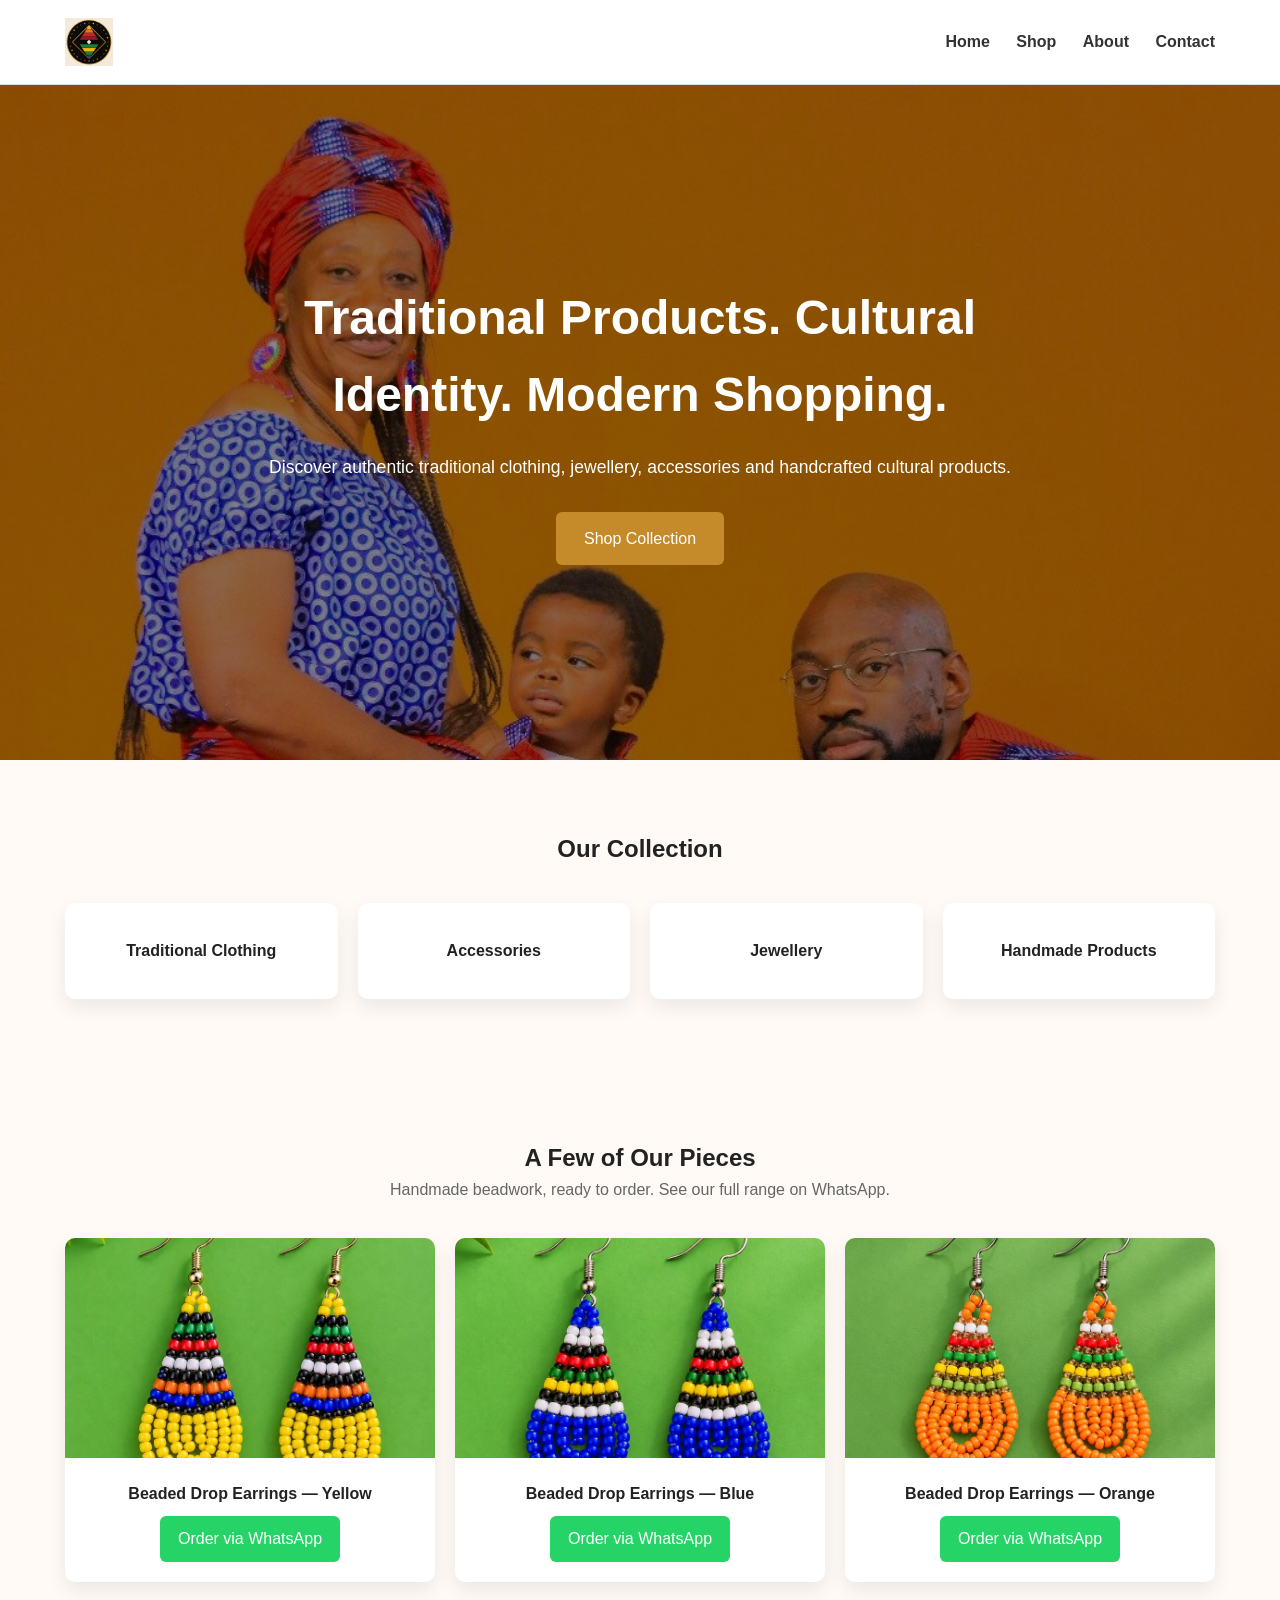
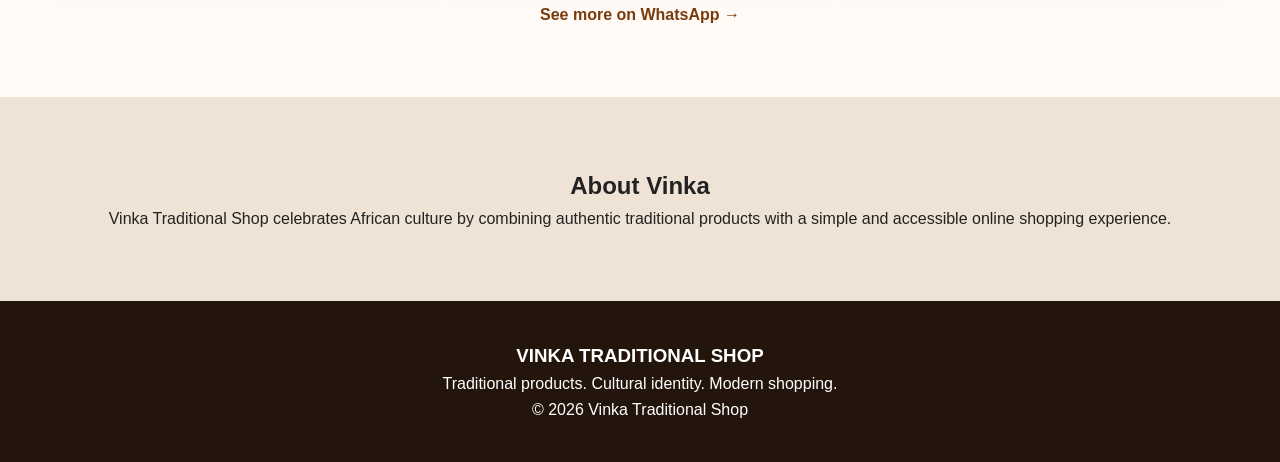
==== index.html @ 477af01f "Add featured section for beaded drop earrings Added a featured section with product cards for beaded" ====
<!DOCTYPE html>
<html lang="en">
<head>
  <meta charset="UTF-8">
  <meta name="viewport" content="width=device-width, initial-scale=1.0">
  <title>Vinka Traditional Shop</title>
  <link rel="stylesheet" href="style.css">
</head>
<body>

<header>
  <div class="container nav">
 <h2 class="logo"><img src="assets/images/logo/vinka-logo.png" alt="Vinka Traditional Shop"></h2>
    <nav>
      <a href="#">Home</a>
      <a href="#">Shop</a>
      <a href="#">About</a>
      <a href="#">Contact</a>
    </nav>
  </div>
</header>

<section class="hero">
  <div class="container hero-content">

    <h1>Traditional Products. Cultural Identity. Modern Shopping.</h1>

    <p>
      Discover authentic traditional clothing, jewellery,
      accessories and handcrafted cultural products.
    </p>

    <a href="#" class="btn">Shop Collection</a>

  </div>
</section>

<section class="categories container">

  <h2>Our Collection</h2>

  <div class="grid">

    <div class="card">Traditional Clothing</div>
    <div class="card">Accessories</div>
    <div class="card">Jewellery</div>
    <div class="card">Handmade Products</div>

  </div>

</section>
<section class="featured container">

  <h2>A Few of Our Pieces</h2>
  <p class="featured-sub">Handmade beadwork, ready to order. See our full range on WhatsApp.</p>

  <div class="grid">

    <div class="product-card">
      <img src="assets/images/earrings-yellow.jpg" alt="Yellow beaded drop earrings">
      <h3>Beaded Drop Earrings — Yellow</h3>
      <a href="https://wa.me/27603486752?text=Hi%2C%20I%27m%20interested%20in%20the%20Yellow%20Beaded%20Drop%20Earrings" class="btn btn-whatsapp">Order via WhatsApp</a>
    </div>

    <div class="product-card">
      <img src="assets/images/earrings-blue.jpg" alt="Blue beaded drop earrings">
      <h3>Beaded Drop Earrings — Blue</h3>
      <a href="https://wa.me/27603486752?text=Hi%2C%20I%27m%20interested%20in%20the%20Blue%20Beaded%20Drop%20Earrings" class="btn btn-whatsapp">Order via WhatsApp</a>
    </div>

    <div class="product-card">
      <img src="assets/images/earrings-orange.jpg" alt="Orange beaded drop earrings">
      <h3>Beaded Drop Earrings — Orange</h3>
      <a href="https://wa.me/27603486752?text=Hi%2C%20I%27m%20interested%20in%20the%20Orange%20Beaded%20Drop%20Earrings" class="btn btn-whatsapp">Order via WhatsApp</a>
    </div>

  </div>

  <a href="https://wa.me/27603486752?text=Hi%2C%20I%27d%20like%20to%20see%20more%20products" class="see-more">See more on WhatsApp →</a>

</section>
<section class="about">

  <div class="container">

    <h2>About Vinka</h2>

    <p>
      Vinka Traditional Shop celebrates African culture by combining
      authentic traditional products with a simple and accessible
      online shopping experience.
    </p>

  </div>

</section>

<footer>

  <div class="container">

    <h3>VINKA TRADITIONAL SHOP</h3>

    <p>
      Traditional products. Cultural identity. Modern shopping.
    </p>

    <p>© 2026 Vinka Traditional Shop</p>

  </div>

</footer>

</body>
</html>
---- style.css ----
*{
  margin:0;
  padding:0;
  box-sizing:border-box;
}

body{
  font-family:Arial, sans-serif;
  color:#222;
  background:#fffaf6;
  line-height:1.6;
}

.container{
  width:90%;
  max-width:1150px;
  margin:auto;
}

header{
  background:#fff;
  border-bottom:1px solid #ddd;
  position:sticky;
  top:0;
}

.nav{
  display:flex;
  justify-content:space-between;
  align-items:center;
  padding:18px 0;
}

.logo{
  color:#7a3b0c;
  letter-spacing:2px;
}
.logo img{
  height:48px;
  width:auto;
  display:block;
}
nav a{
  margin-left:22px;
  text-decoration:none;
  color:#333;
  font-weight:bold;
}

.hero{
  background:linear-gradient(rgba(0,0,0,.45),rgba(0,0,0,.45)),
        url("assets/images/hero.jpg");    
  background-size:cover;
  background-position:left center;;
  color:white;
  min-height:75vh;
  display:flex;
  align-items:center;
  text-align:center;
}

.hero-content{
  max-width:760px;
}

.hero h1{
  font-size:3rem;
  margin-bottom:20px;
}

.hero p{
  margin-bottom:30px;
  font-size:1.1rem;
}

.btn{
  display:inline-block;
  padding:14px 28px;
  background:#c58b2a;
  color:white;
  text-decoration:none;
  border-radius:6px;
}

.categories{
  padding:70px 0;
}

.categories h2{
  text-align:center;
  margin-bottom:35px;
}

.grid{
  display:grid;
  grid-template-columns:repeat(auto-fit,minmax(220px,1fr));
  gap:20px;
}

.card{
  background:white;
  padding:35px;
  border-radius:10px;
  text-align:center;
  box-shadow:0 8px 20px rgba(0,0,0,.08);
  font-weight:bold;
}
.featured{
  padding:70px 0;
  text-align:center;
}

.featured-sub{
  color:#666;
  margin-bottom:35px;
}

.product-card{
  background:white;
  border-radius:10px;
  overflow:hidden;
  box-shadow:0 8px 20px rgba(0,0,0,.08);
}

.product-card img{
  width:100%;
  height:220px;
  object-fit:cover;
}

.product-card h3{
  font-size:1rem;
  margin:15px 10px 10px;
}

.btn-whatsapp{
  display:inline-block;
  margin:0 10px 20px;
  padding:10px 18px;
  background:#25D366;
  border-radius:6px;
}

.see-more{
  display:inline-block;
  margin-top:20px;
  color:#7a3b0c;
  font-weight:bold;
  text-decoration:none;
}
.about{
  background:#efe3d5;
  padding:70px 0;
  text-align:center;
}

footer{
  background:#24150c;
  color:white;
  text-align:center;
  padding:40px 0;
}
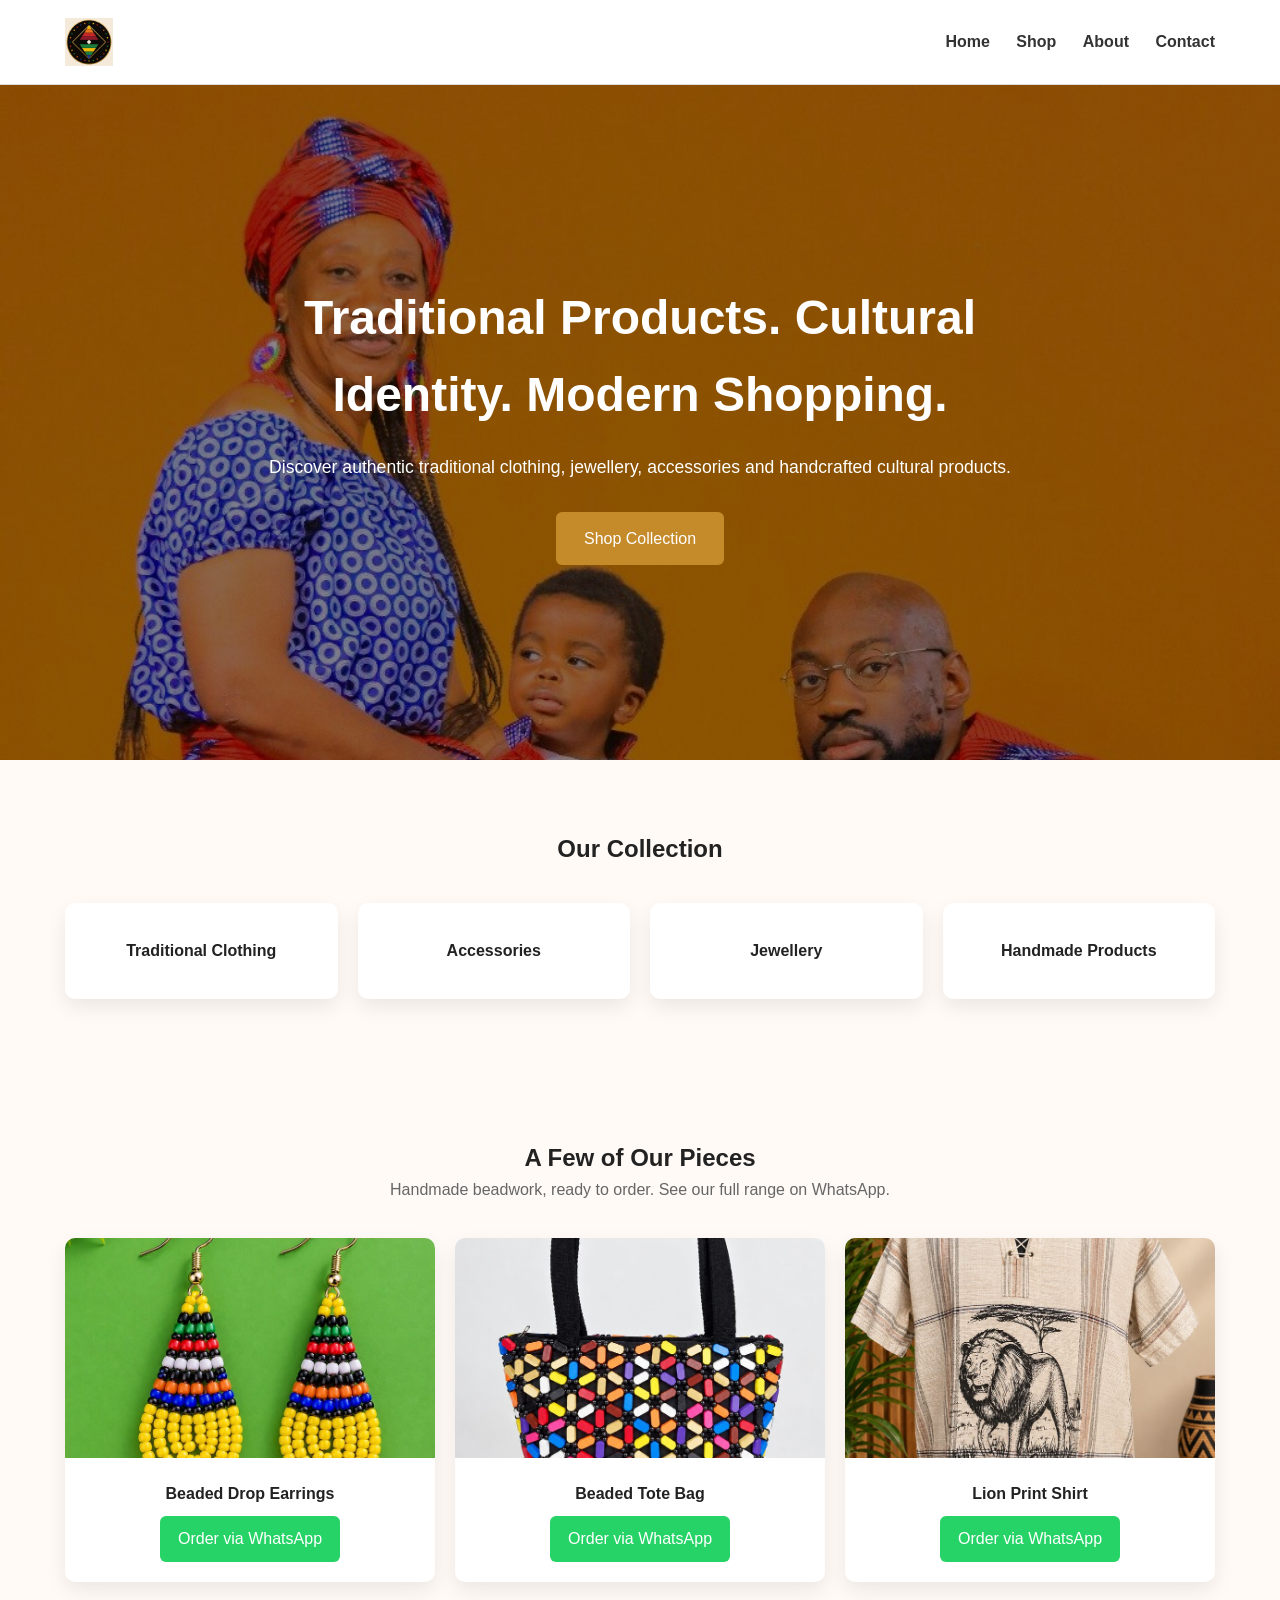
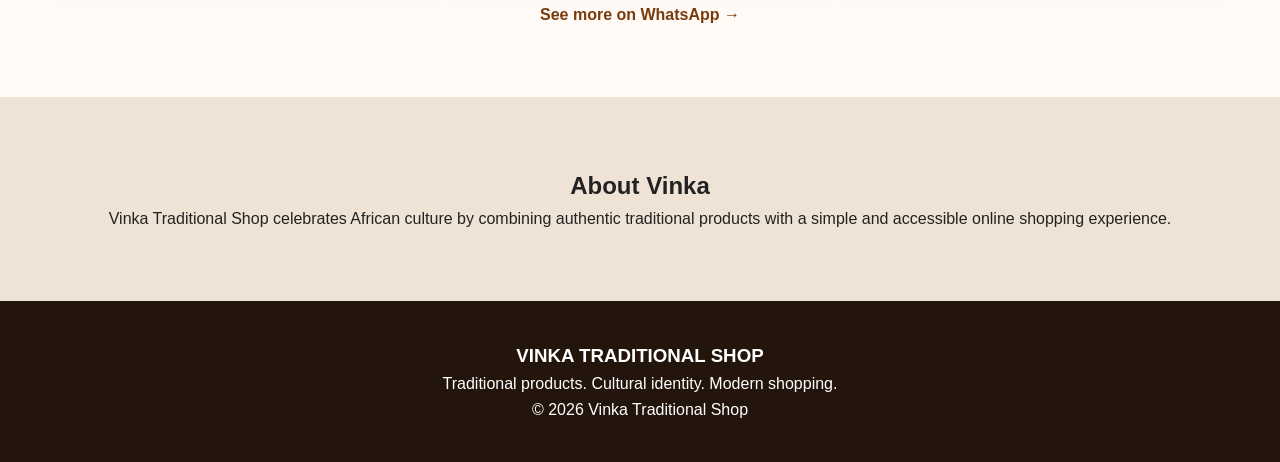
==== commit 024bdf64: "Update product listings in index.html" ====
--- a/index.html
+++ b/index.html
@@ -58,20 +58,20 @@
 
     <div class="product-card">
       <img src="assets/images/earrings-yellow.jpg" alt="Yellow beaded drop earrings">
-      <h3>Beaded Drop Earrings — Yellow</h3>
-      <a href="https://wa.me/27603486752?text=Hi%2C%20I%27m%20interested%20in%20the%20Yellow%20Beaded%20Drop%20Earrings" class="btn btn-whatsapp">Order via WhatsApp</a>
+      <h3>Beaded Drop Earrings</h3>
+      <a href="https://wa.me/27603486752?text=Hi%2C%20I%27m%20interested%20in%20the%20Beaded%20Drop%20Earrings" class="btn btn-whatsapp">Order via WhatsApp</a>
     </div>
 
     <div class="product-card">
-      <img src="assets/images/earrings-blue.jpg" alt="Blue beaded drop earrings">
-      <h3>Beaded Drop Earrings — Blue</h3>
-      <a href="https://wa.me/27603486752?text=Hi%2C%20I%27m%20interested%20in%20the%20Blue%20Beaded%20Drop%20Earrings" class="btn btn-whatsapp">Order via WhatsApp</a>
+      <img src="assets/images/handmade-beaded-tote.jpg" alt="Beaded tote bag">
+      <h3>Beaded Tote Bag</h3>
+      <a href="https://wa.me/27603486752?text=Hi%2C%20I%27m%20interested%20in%20the%20Beaded%20Tote%20Bag" class="btn btn-whatsapp">Order via WhatsApp</a>
     </div>
 
     <div class="product-card">
-      <img src="assets/images/earrings-orange.jpg" alt="Orange beaded drop earrings">
-      <h3>Beaded Drop Earrings — Orange</h3>
-      <a href="https://wa.me/27603486752?text=Hi%2C%20I%27m%20interested%20in%20the%20Orange%20Beaded%20Drop%20Earrings" class="btn btn-whatsapp">Order via WhatsApp</a>
+      <img src="assets/images/clothing-lion-shirt.jpg" alt="Lion print traditional shirt">
+      <h3>Lion Print Shirt</h3>
+      <a href="https://wa.me/27603486752?text=Hi%2C%20I%27m%20interested%20in%20the%20Lion%20Print%20Shirt" class="btn btn-whatsapp">Order via WhatsApp</a>
     </div>
 
   </div>
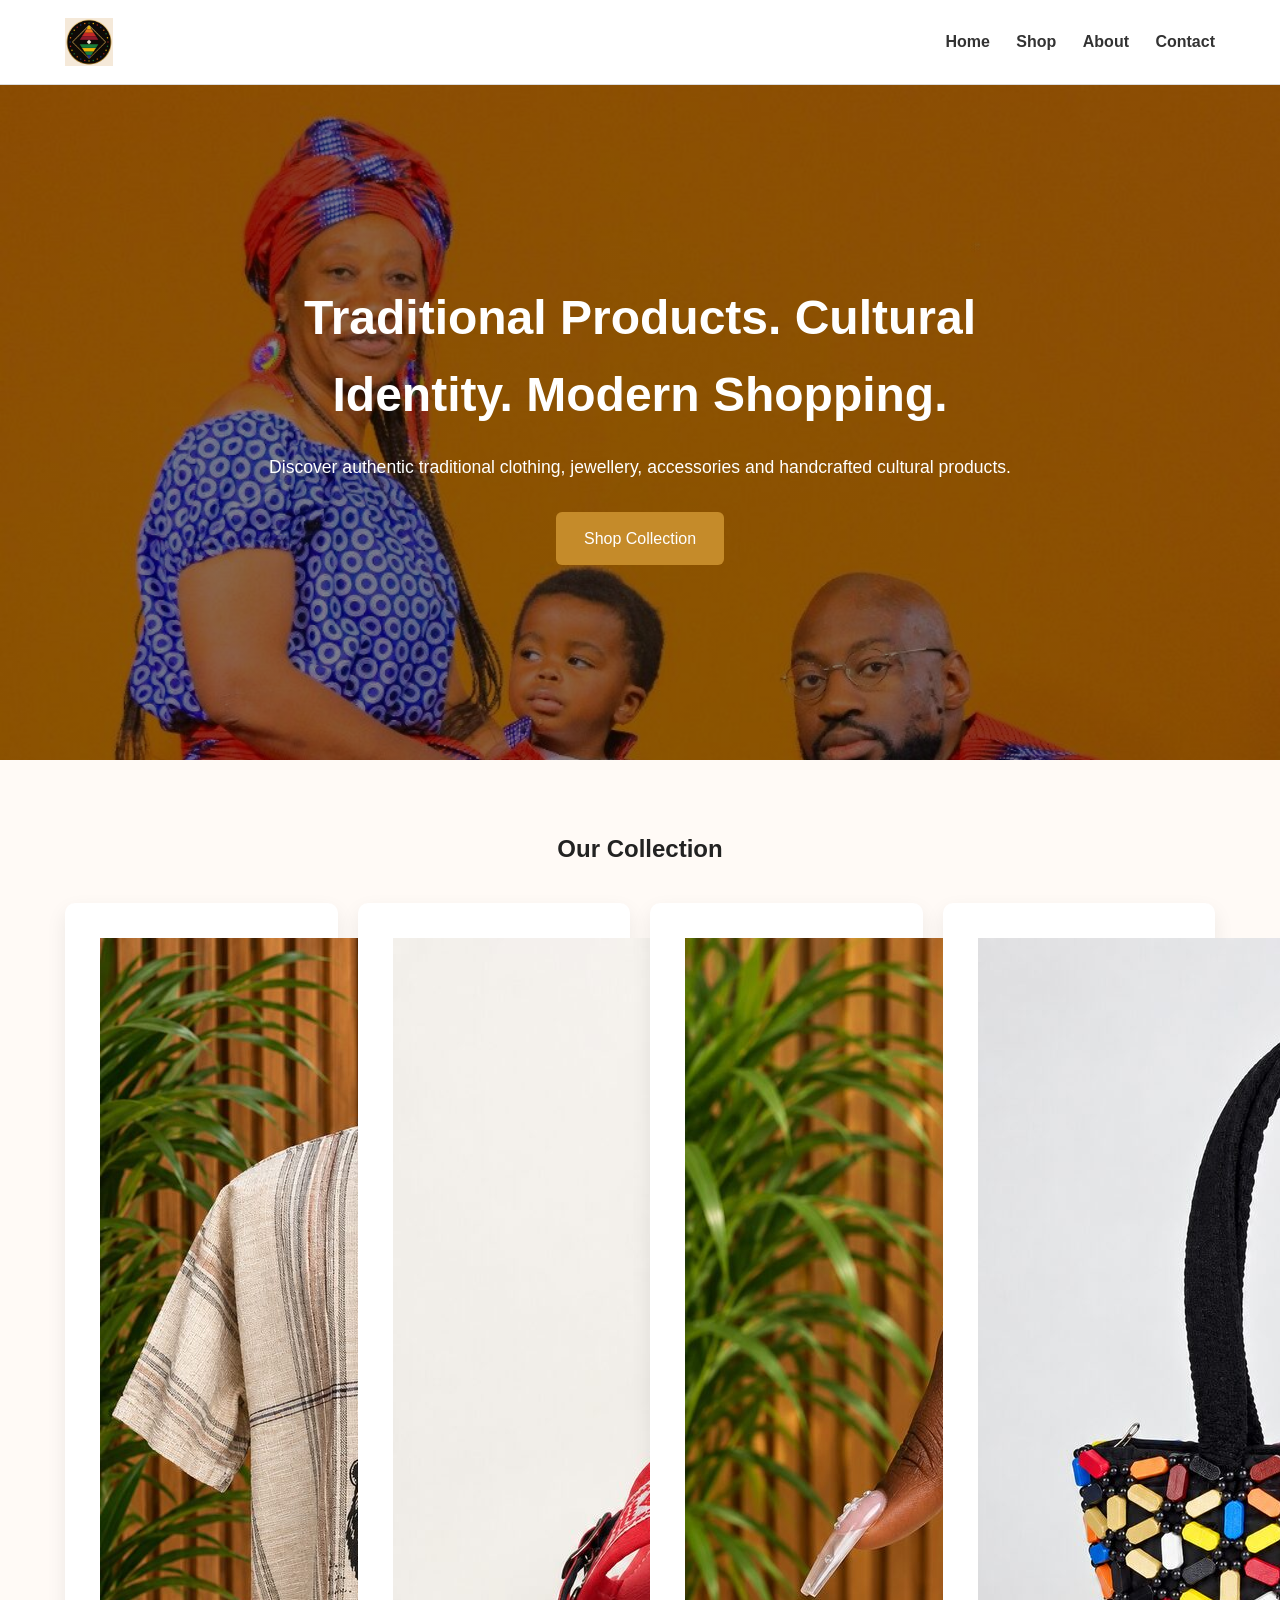
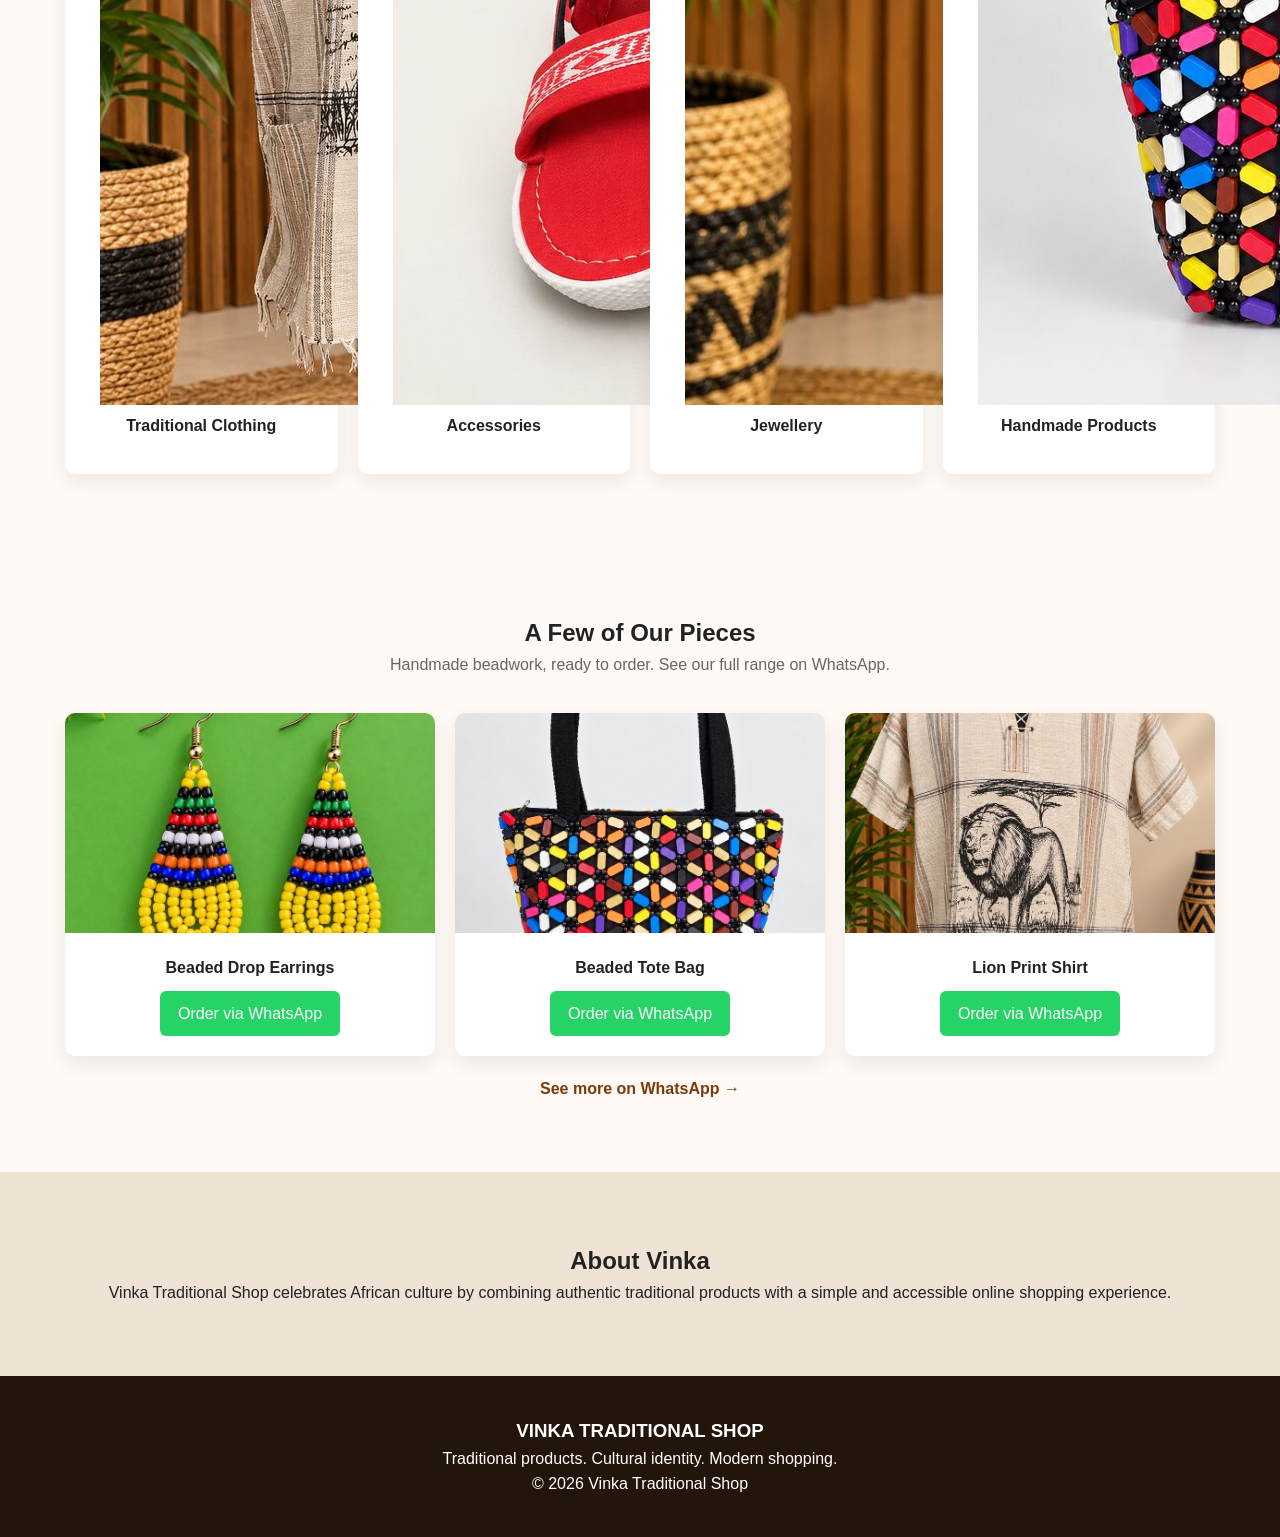
==== commit f31d807f: "Update index.html" ====
--- a/index.html
+++ b/index.html
@@ -41,10 +41,25 @@
 
   <div class="grid">
 
-    <div class="card">Traditional Clothing</div>
-    <div class="card">Accessories</div>
-    <div class="card">Jewellery</div>
-    <div class="card">Handmade Products</div>
+    <div class="card">
+      <img src="assets/images/clothing-lion-shirt.jpg" alt="Traditional Clothing">
+      <p>Traditional Clothing</p>
+    </div>
+
+    <div class="card">
+      <img src="assets/images/accessories-sandals-red.jpg" alt="Accessories">
+      <p>Accessories</p>
+    </div>
+
+    <div class="card">
+      <img src="assets/images/jewellery-hand-chain.jpg" alt="Jewellery">
+      <p>Jewellery</p>
+    </div>
+
+    <div class="card">
+      <img src="assets/images/handmade-beaded-tote.jpg" alt="Handmade Products">
+      <p>Handmade Products</p>
+    </div>    
 
   </div>
 
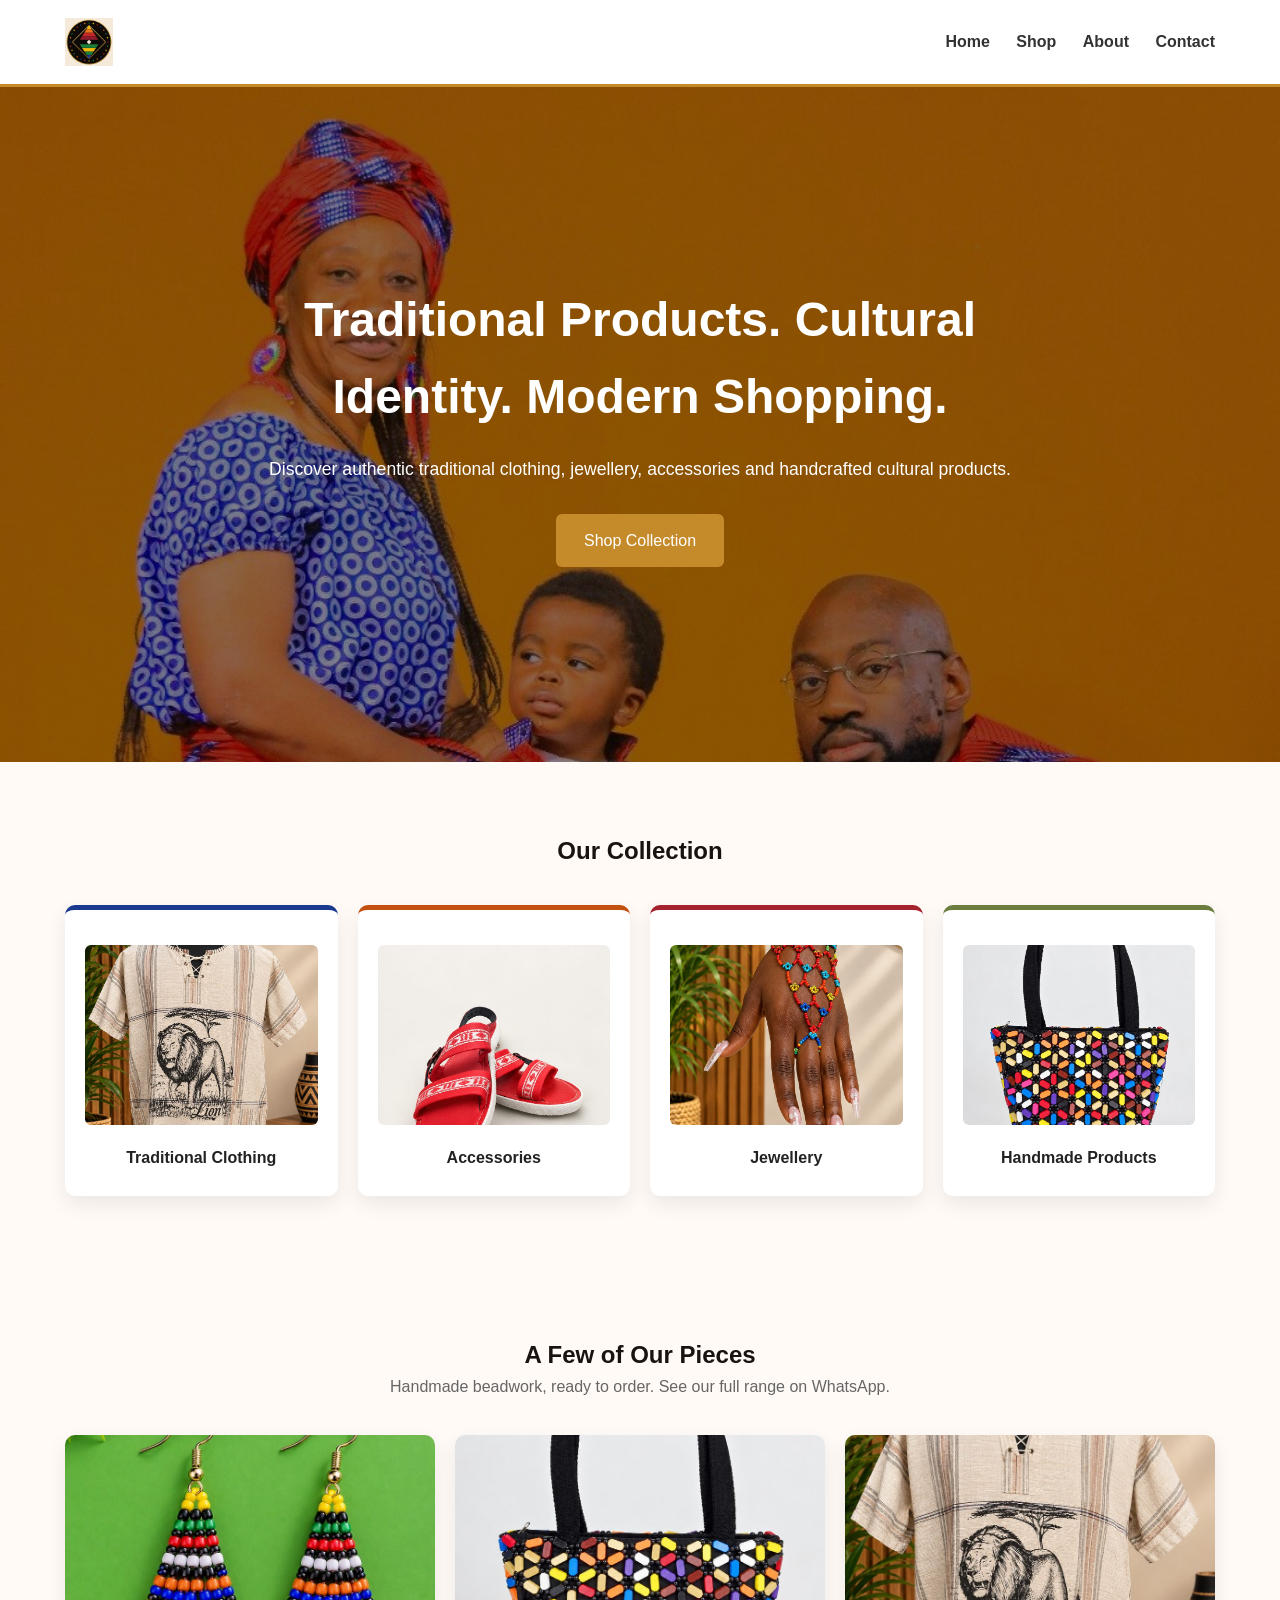
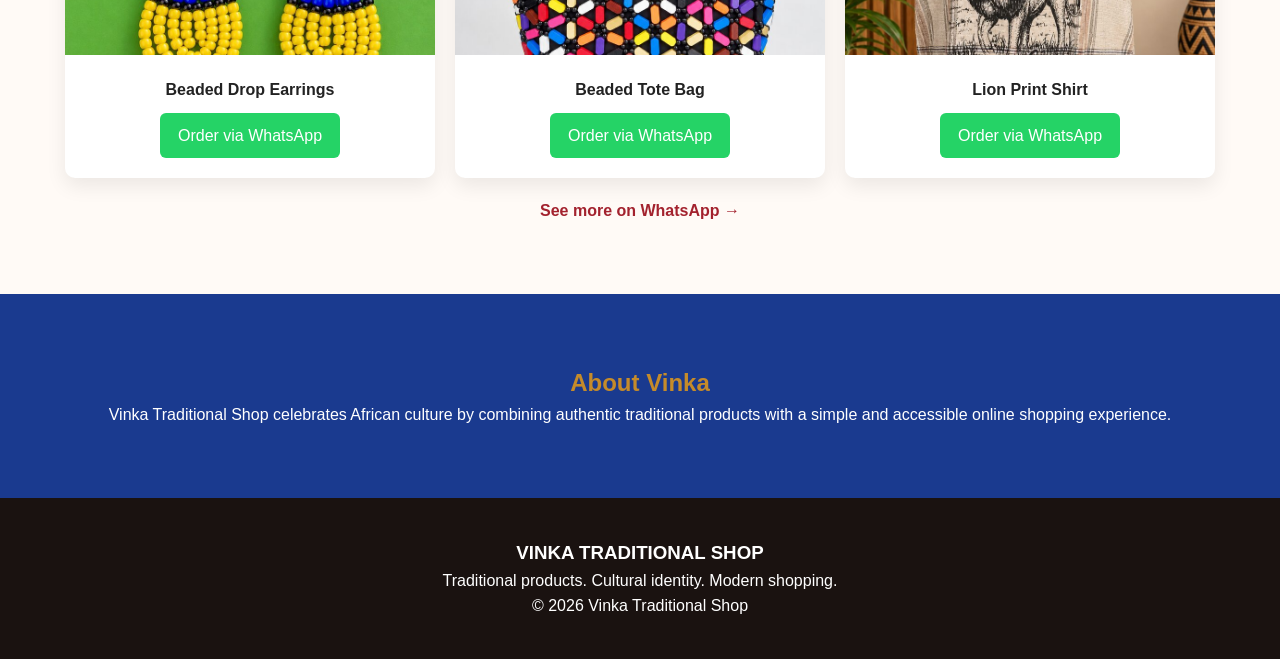
==== commit ade5778b: "Add favicon link to index.html" ====
--- a/index.html
+++ b/index.html
@@ -4,6 +4,7 @@
   <meta charset="UTF-8">
   <meta name="viewport" content="width=device-width, initial-scale=1.0">
   <title>Vinka Traditional Shop</title>
+  <link rel="icon" type="image/png" href="assets/images/logo/vinka-logo.png">
   <link rel="stylesheet" href="style.css">
 </head>
 <body>
--- a/style.css
+++ b/style.css
@@ -2,6 +2,15 @@
   margin:0;
   padding:0;
   box-sizing:border-box;
+}
+
+:root{
+  --indigo:#1a3a8f;
+  --terracotta:#c2500e;
+  --crimson:#a3222e;
+  --gold:#c58b2a;
+  --olive:#6b7d3d;
+  --charcoal:#1a1210;
 }
 
 body{
@@ -19,7 +28,7 @@
 
 header{
   background:#fff;
-  border-bottom:1px solid #ddd;
+  border-bottom:3px solid var(--gold);
   position:sticky;
   top:0;
 }
@@ -32,7 +41,7 @@
 }
 
 .logo{
-  color:#7a3b0c;
+  color:var(--crimson);
   letter-spacing:2px;
 }
 .logo img{
@@ -46,12 +55,15 @@
   color:#333;
   font-weight:bold;
 }
+nav a:hover{
+  color:var(--terracotta);
+}
 
 .hero{
   background:linear-gradient(rgba(0,0,0,.45),rgba(0,0,0,.45)),
-        url("assets/images/hero.jpg");    
+        url("assets/images/hero.jpg");
   background-size:cover;
-  background-position:left center;;
+  background-position:center;
   color:white;
   min-height:75vh;
   display:flex;
@@ -76,10 +88,23 @@
 .btn{
   display:inline-block;
   padding:14px 28px;
-  background:#c58b2a;
+  background:var(--gold);
   color:white;
   text-decoration:none;
   border-radius:6px;
+}
+
+/* kente-stripe divider — pure CSS, no image needed */
+.pattern-divider{
+  height:10px;
+  background:repeating-linear-gradient(
+    90deg,
+    var(--indigo) 0 40px,
+    var(--terracotta) 40px 80px,
+    var(--crimson) 80px 120px,
+    var(--gold) 120px 160px,
+    var(--olive) 160px 200px
+  );
 }
 
 .categories{
@@ -89,6 +114,7 @@
 .categories h2{
   text-align:center;
   margin-bottom:35px;
+  color:var(--charcoal);
 }
 
 .grid{
@@ -99,15 +125,34 @@
 
 .card{
   background:white;
-  padding:35px;
+  padding:35px 20px 25px;
   border-radius:10px;
   text-align:center;
   box-shadow:0 8px 20px rgba(0,0,0,.08);
   font-weight:bold;
-}
+  border-top:5px solid var(--gold);
+}
+
+.card:nth-child(4n+1){ border-top-color:var(--indigo); }
+.card:nth-child(4n+2){ border-top-color:var(--terracotta); }
+.card:nth-child(4n+3){ border-top-color:var(--crimson); }
+.card:nth-child(4n+4){ border-top-color:var(--olive); }
+
+.card img{
+  width:100%;
+  height:180px;
+  object-fit:cover;
+  border-radius:6px;
+  margin-bottom:12px;
+}
+
 .featured{
   padding:70px 0;
   text-align:center;
+}
+
+.featured h2{
+  color:var(--charcoal);
 }
 
 .featured-sub{
@@ -138,24 +183,32 @@
   margin:0 10px 20px;
   padding:10px 18px;
   background:#25D366;
+  color:white;
   border-radius:6px;
+  text-decoration:none;
 }
 
 .see-more{
   display:inline-block;
   margin-top:20px;
-  color:#7a3b0c;
+  color:var(--crimson);
   font-weight:bold;
   text-decoration:none;
 }
+
 .about{
-  background:#efe3d5;
+  background:var(--indigo);
+  color:white;
   padding:70px 0;
   text-align:center;
 }
 
+.about h2{
+  color:var(--gold);
+}
+
 footer{
-  background:#24150c;
+  background:var(--charcoal);
   color:white;
   text-align:center;
   padding:40px 0;
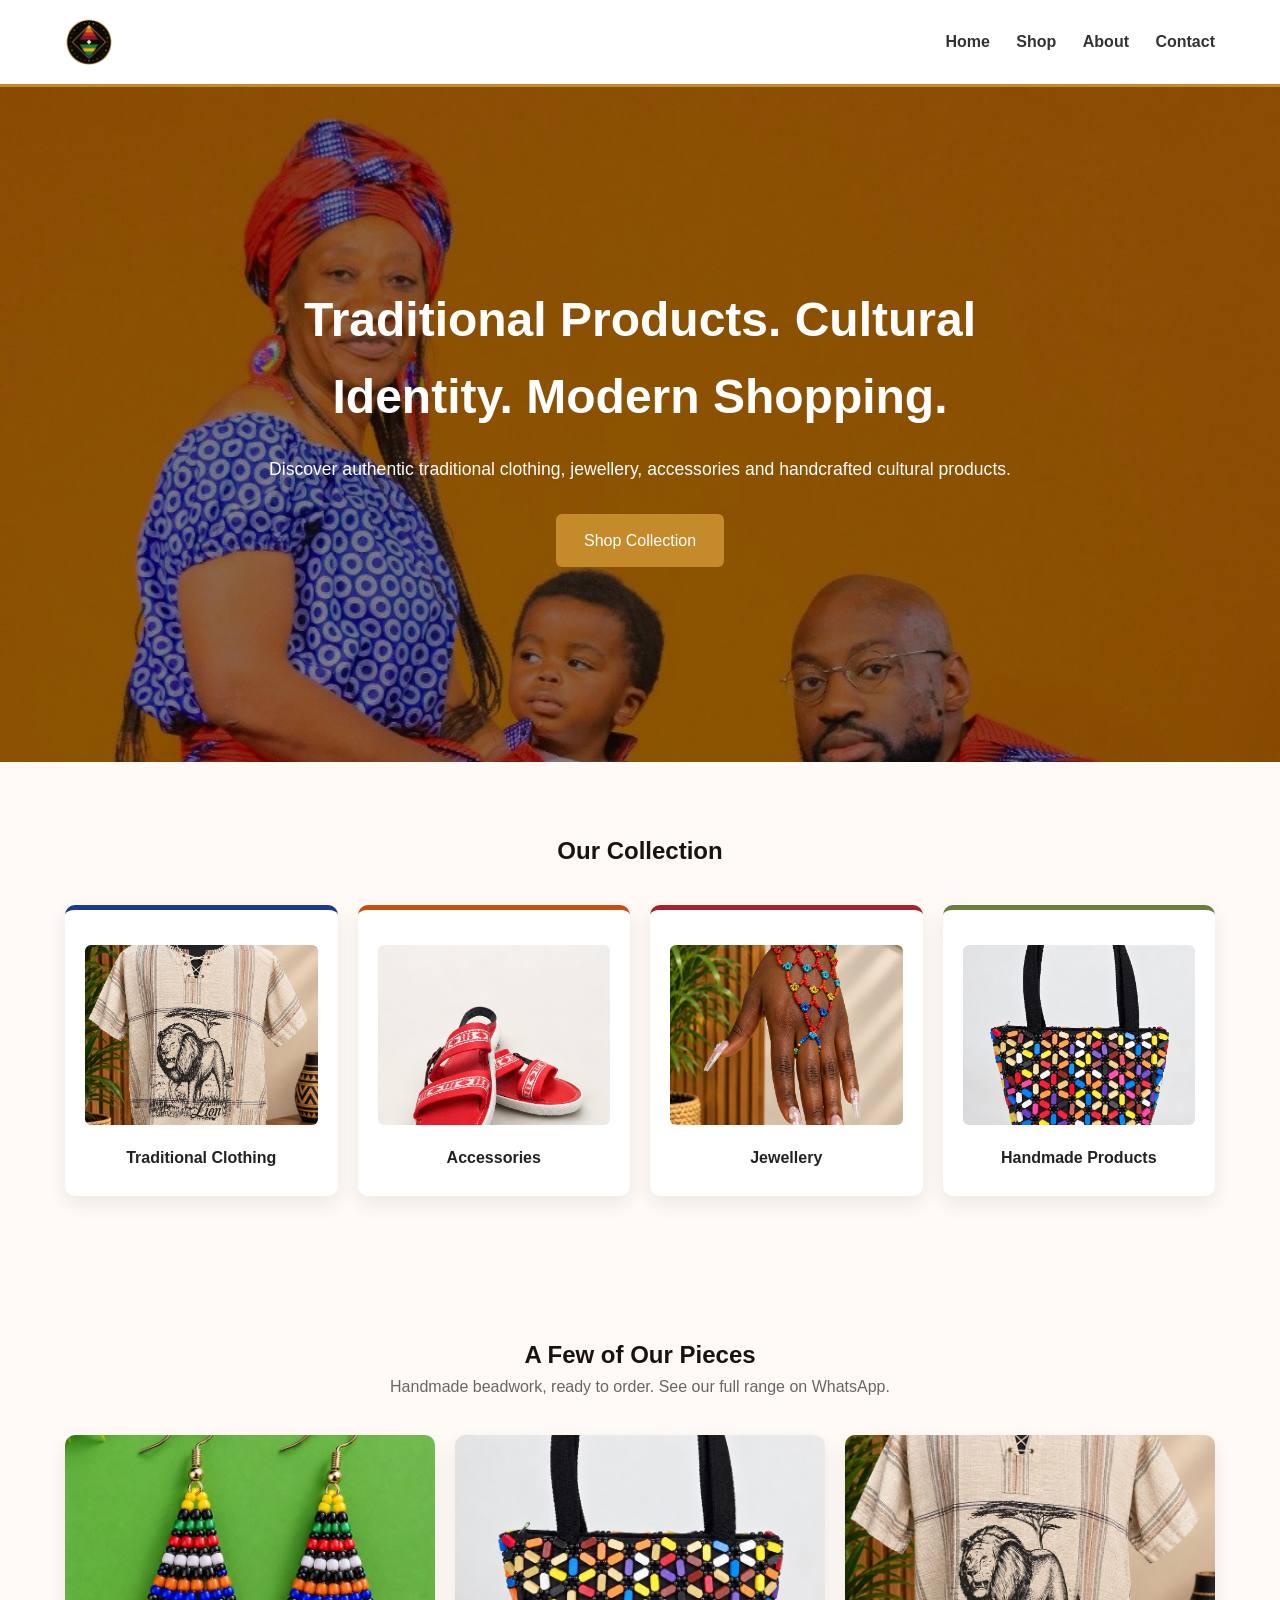
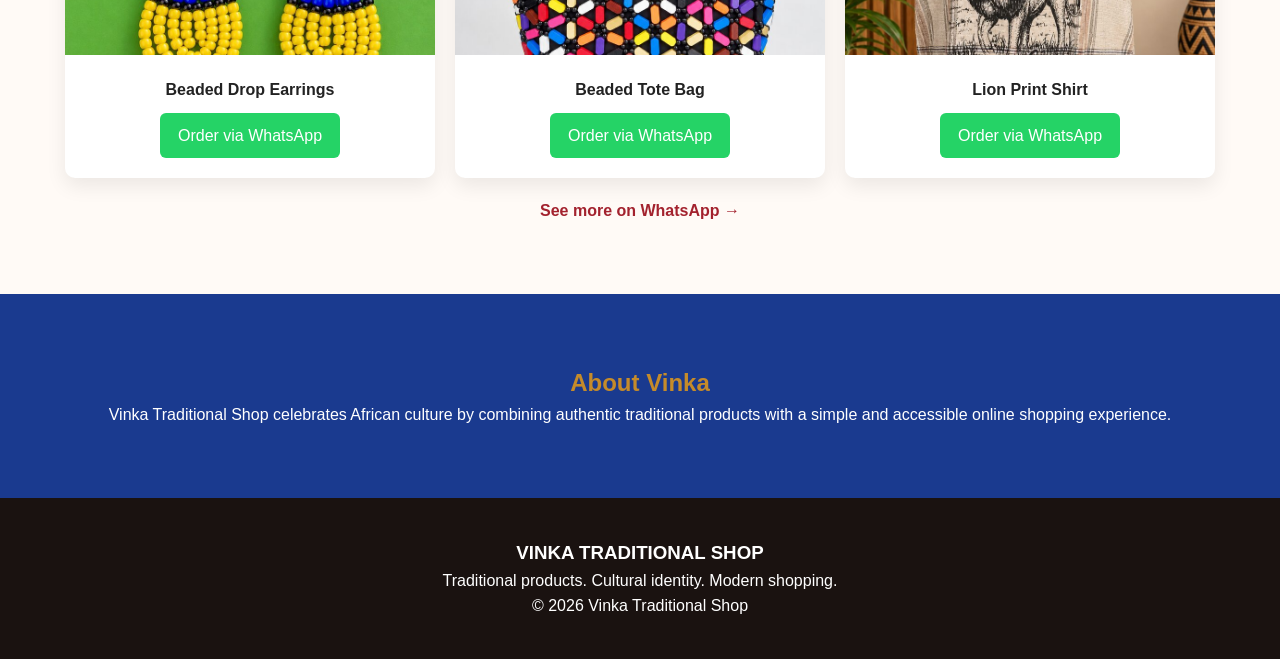
==== commit 33e87f61: "Fix logo image paths in index.html Updated logo image paths in the HTML file." ====
--- a/index.html
+++ b/index.html
@@ -4,14 +4,14 @@
   <meta charset="UTF-8">
   <meta name="viewport" content="width=device-width, initial-scale=1.0">
   <title>Vinka Traditional Shop</title>
-  <link rel="icon" type="image/png" href="assets/images/logo/vinka-logo.png">
+<link rel="icon" type="image/png" href="assets/images/vinka-logo.png">  
   <link rel="stylesheet" href="style.css">
 </head>
 <body>
 
 <header>
   <div class="container nav">
- <h2 class="logo"><img src="assets/images/logo/vinka-logo.png" alt="Vinka Traditional Shop"></h2>
+ <h2 class="logo"><img src="assets/images/vinka-logo.png" alt="Vinka Traditional Shop"></h2>
     <nav>
       <a href="#">Home</a>
       <a href="#">Shop</a>
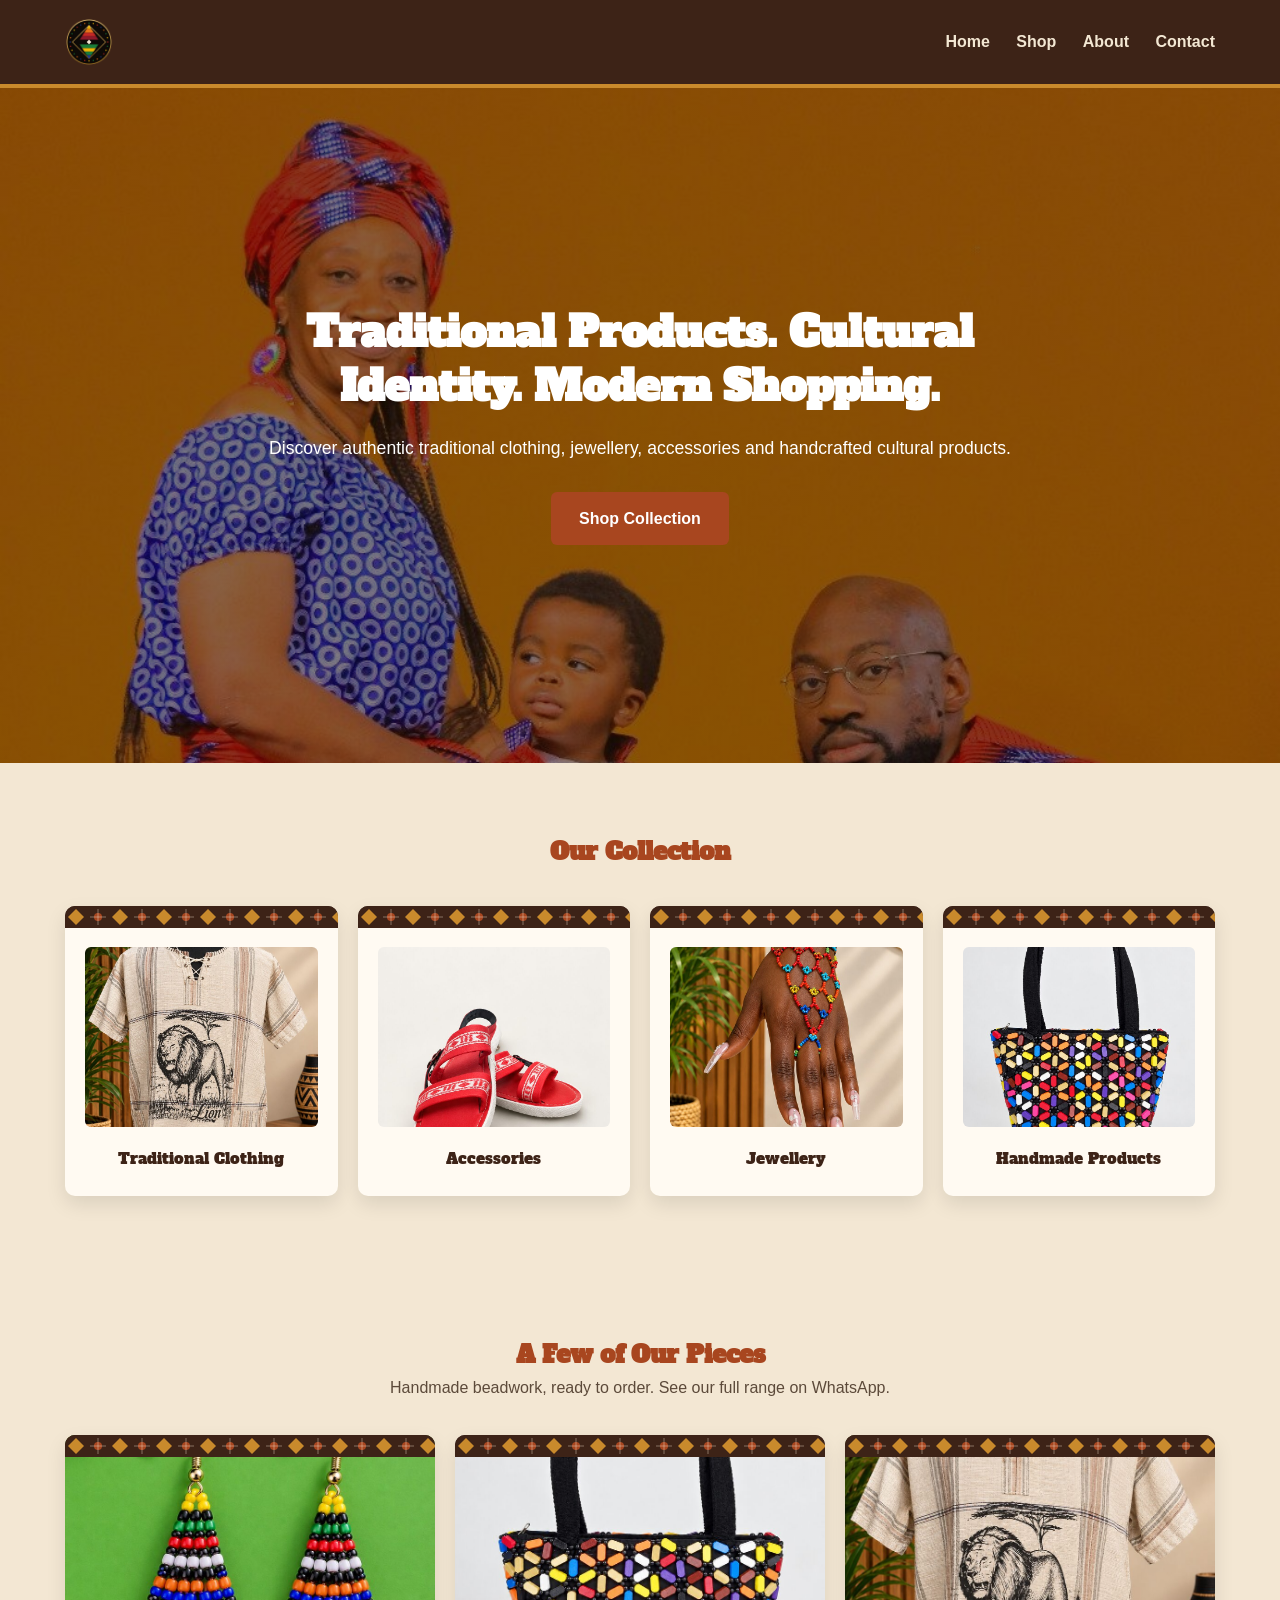
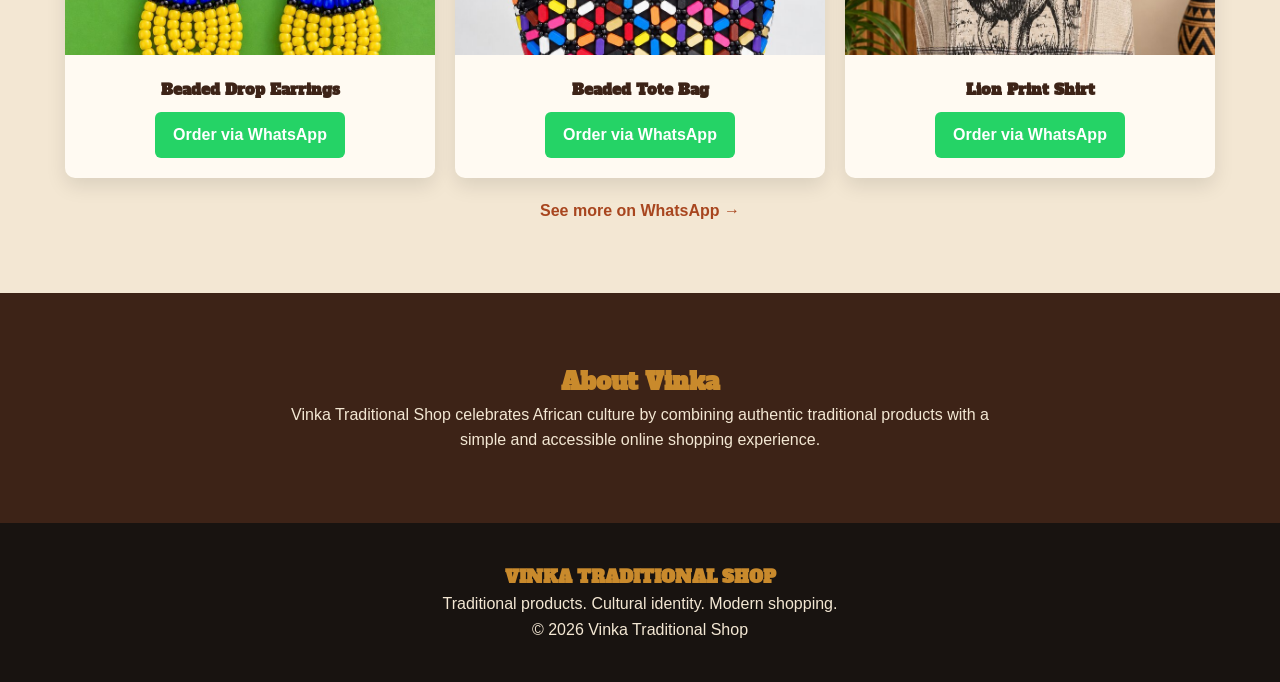
==== commit b4a4c141: "Add Google Fonts preconnect and stylesheet links" ====
--- a/index.html
+++ b/index.html
@@ -4,6 +4,8 @@
   <meta charset="UTF-8">
   <meta name="viewport" content="width=device-width, initial-scale=1.0">
   <title>Vinka Traditional Shop</title>
+       <link rel="preconnect" href="https://fonts.googleapis.com">
+     <link href="https://fonts.googleapis.com/css2?family=Alfa+Slab+One&display=swap" rel="stylesheet">
 <link rel="icon" type="image/png" href="assets/images/vinka-logo.png">  
   <link rel="stylesheet" href="style.css">
 </head>
--- a/style.css
+++ b/style.css
@@ -5,19 +5,23 @@
 }
 
 :root{
-  --indigo:#1a3a8f;
-  --terracotta:#c2500e;
-  --crimson:#a3222e;
-  --gold:#c58b2a;
-  --olive:#6b7d3d;
-  --charcoal:#1a1210;
+  --rust:#a8461f;
+  --ochre:#c98a2c;
+  --deepbrown:#3d2317;
+  --black:#181310;
+  --teal:#2f6b63;
+  --cream:#f3e7d3;
 }
 
 body{
   font-family:Arial, sans-serif;
-  color:#222;
-  background:#fffaf6;
+  color:#2a1f18;
+  background:var(--cream);
   line-height:1.6;
+}
+
+h1, h2, h3, .card p{
+  font-family:'Alfa Slab One', serif;
 }
 
 .container{
@@ -27,8 +31,8 @@
 }
 
 header{
-  background:#fff;
-  border-bottom:3px solid var(--gold);
+  background:var(--deepbrown);
+  border-bottom:4px solid var(--ochre);
   position:sticky;
   top:0;
 }
@@ -41,7 +45,7 @@
 }
 
 .logo{
-  color:var(--crimson);
+  color:var(--ochre);
   letter-spacing:2px;
 }
 .logo img{
@@ -52,15 +56,24 @@
 nav a{
   margin-left:22px;
   text-decoration:none;
-  color:#333;
+  color:#f3e7d3;
   font-weight:bold;
 }
 nav a:hover{
-  color:var(--terracotta);
+  color:var(--ochre);
+}
+
+/* mudcloth-style border strip — small repeating diamond/cross motif */
+.mudcloth{
+  height:22px;
+  background-color:var(--deepbrown);
+  background-image:url("data:image/svg+xml,%3Csvg xmlns='http://www.w3.org/2000/svg' width='44' height='22'%3E%3Crect width='44' height='22' fill='%233d2317'/%3E%3Cpath d='M11 3 L19 11 L11 19 L3 11 Z' fill='%23c98a2c'/%3E%3Ccircle cx='33' cy='11' r='4' fill='%23a8461f'/%3E%3Cpath d='M33 3 L33 19 M25 11 L41 11' stroke='%23f3e7d3' stroke-width='1' stroke-opacity='.4'/%3E%3C/svg%3E");
+  background-repeat:repeat-x;
+  background-size:44px 22px;
 }
 
 .hero{
-  background:linear-gradient(rgba(0,0,0,.45),rgba(0,0,0,.45)),
+  background:linear-gradient(rgba(20,10,5,.5),rgba(20,10,5,.5)),
         url("assets/images/hero.jpg");
   background-size:cover;
   background-position:center;
@@ -76,35 +89,25 @@
 }
 
 .hero h1{
-  font-size:3rem;
+  font-size:2.6rem;
   margin-bottom:20px;
+  line-height:1.3;
 }
 
 .hero p{
   margin-bottom:30px;
   font-size:1.1rem;
+  font-family:Arial, sans-serif;
 }
 
 .btn{
   display:inline-block;
   padding:14px 28px;
-  background:var(--gold);
+  background:var(--rust);
   color:white;
   text-decoration:none;
   border-radius:6px;
-}
-
-/* kente-stripe divider — pure CSS, no image needed */
-.pattern-divider{
-  height:10px;
-  background:repeating-linear-gradient(
-    90deg,
-    var(--indigo) 0 40px,
-    var(--terracotta) 40px 80px,
-    var(--crimson) 80px 120px,
-    var(--gold) 120px 160px,
-    var(--olive) 160px 200px
-  );
+  font-weight:bold;
 }
 
 .categories{
@@ -114,7 +117,7 @@
 .categories h2{
   text-align:center;
   margin-bottom:35px;
-  color:var(--charcoal);
+  color:var(--rust);
 }
 
 .grid{
@@ -124,19 +127,25 @@
 }
 
 .card{
-  background:white;
-  padding:35px 20px 25px;
+  position:relative;
+  background:#fffaf2;
+  padding:41px 20px 25px;
   border-radius:10px;
   text-align:center;
-  box-shadow:0 8px 20px rgba(0,0,0,.08);
-  font-weight:bold;
-  border-top:5px solid var(--gold);
-}
-
-.card:nth-child(4n+1){ border-top-color:var(--indigo); }
-.card:nth-child(4n+2){ border-top-color:var(--terracotta); }
-.card:nth-child(4n+3){ border-top-color:var(--crimson); }
-.card:nth-child(4n+4){ border-top-color:var(--olive); }
+  box-shadow:0 8px 20px rgba(0,0,0,.10);
+  overflow:hidden;
+}
+
+.card::before{
+  content:"";
+  position:absolute;
+  top:0; left:0; right:0;
+  height:22px;
+  background-color:var(--deepbrown);
+  background-image:url("data:image/svg+xml,%3Csvg xmlns='http://www.w3.org/2000/svg' width='44' height='22'%3E%3Crect width='44' height='22' fill='%233d2317'/%3E%3Cpath d='M11 3 L19 11 L11 19 L3 11 Z' fill='%23c98a2c'/%3E%3Ccircle cx='33' cy='11' r='4' fill='%23a8461f'/%3E%3Cpath d='M33 3 L33 19 M25 11 L41 11' stroke='%23f3e7d3' stroke-width='1' stroke-opacity='.4'/%3E%3C/svg%3E");
+  background-repeat:repeat-x;
+  background-size:44px 22px;
+}
 
 .card img{
   width:100%;
@@ -146,25 +155,44 @@
   margin-bottom:12px;
 }
 
+.card p{
+  font-size:.95rem;
+  color:var(--deepbrown);
+}
+
 .featured{
   padding:70px 0;
   text-align:center;
 }
 
 .featured h2{
-  color:var(--charcoal);
+  color:var(--rust);
 }
 
 .featured-sub{
-  color:#666;
+  color:#5c4a3a;
   margin-bottom:35px;
+  font-family:Arial, sans-serif;
 }
 
 .product-card{
-  background:white;
+  position:relative;
+  background:#fffaf2;
   border-radius:10px;
   overflow:hidden;
-  box-shadow:0 8px 20px rgba(0,0,0,.08);
+  box-shadow:0 8px 20px rgba(0,0,0,.10);
+}
+
+.product-card::before{
+  content:"";
+  position:absolute;
+  top:0; left:0; right:0;
+  height:22px;
+  background-color:var(--deepbrown);
+  background-image:url("data:image/svg+xml,%3Csvg xmlns='http://www.w3.org/2000/svg' width='44' height='22'%3E%3Crect width='44' height='22' fill='%233d2317'/%3E%3Cpath d='M11 3 L19 11 L11 19 L3 11 Z' fill='%23c98a2c'/%3E%3Ccircle cx='33' cy='11' r='4' fill='%23a8461f'/%3E%3Cpath d='M33 3 L33 19 M25 11 L41 11' stroke='%23f3e7d3' stroke-width='1' stroke-opacity='.4'/%3E%3C/svg%3E");
+  background-repeat:repeat-x;
+  background-size:44px 22px;
+  z-index:1;
 }
 
 .product-card img{
@@ -174,8 +202,9 @@
 }
 
 .product-card h3{
-  font-size:1rem;
+  font-size:.95rem;
   margin:15px 10px 10px;
+  color:var(--deepbrown);
 }
 
 .btn-whatsapp{
@@ -186,30 +215,47 @@
   color:white;
   border-radius:6px;
   text-decoration:none;
+  font-family:Arial, sans-serif;
+  font-weight:bold;
 }
 
 .see-more{
   display:inline-block;
   margin-top:20px;
-  color:var(--crimson);
+  color:var(--rust);
   font-weight:bold;
   text-decoration:none;
 }
 
 .about{
-  background:var(--indigo);
-  color:white;
+  background:var(--deepbrown);
+  color:#f3e7d3;
   padding:70px 0;
   text-align:center;
 }
 
 .about h2{
-  color:var(--gold);
+  color:var(--ochre);
+}
+
+.about p{
+  font-family:Arial, sans-serif;
+  max-width:700px;
+  margin:auto;
 }
 
 footer{
-  background:var(--charcoal);
-  color:white;
+  background:var(--black);
+  color:#f3e7d3;
   text-align:center;
   padding:40px 0;
 }
+
+footer h3{
+  font-size:1.1rem;
+  color:var(--ochre);
+}
+
+footer p{
+  font-family:Arial, sans-serif;
+}
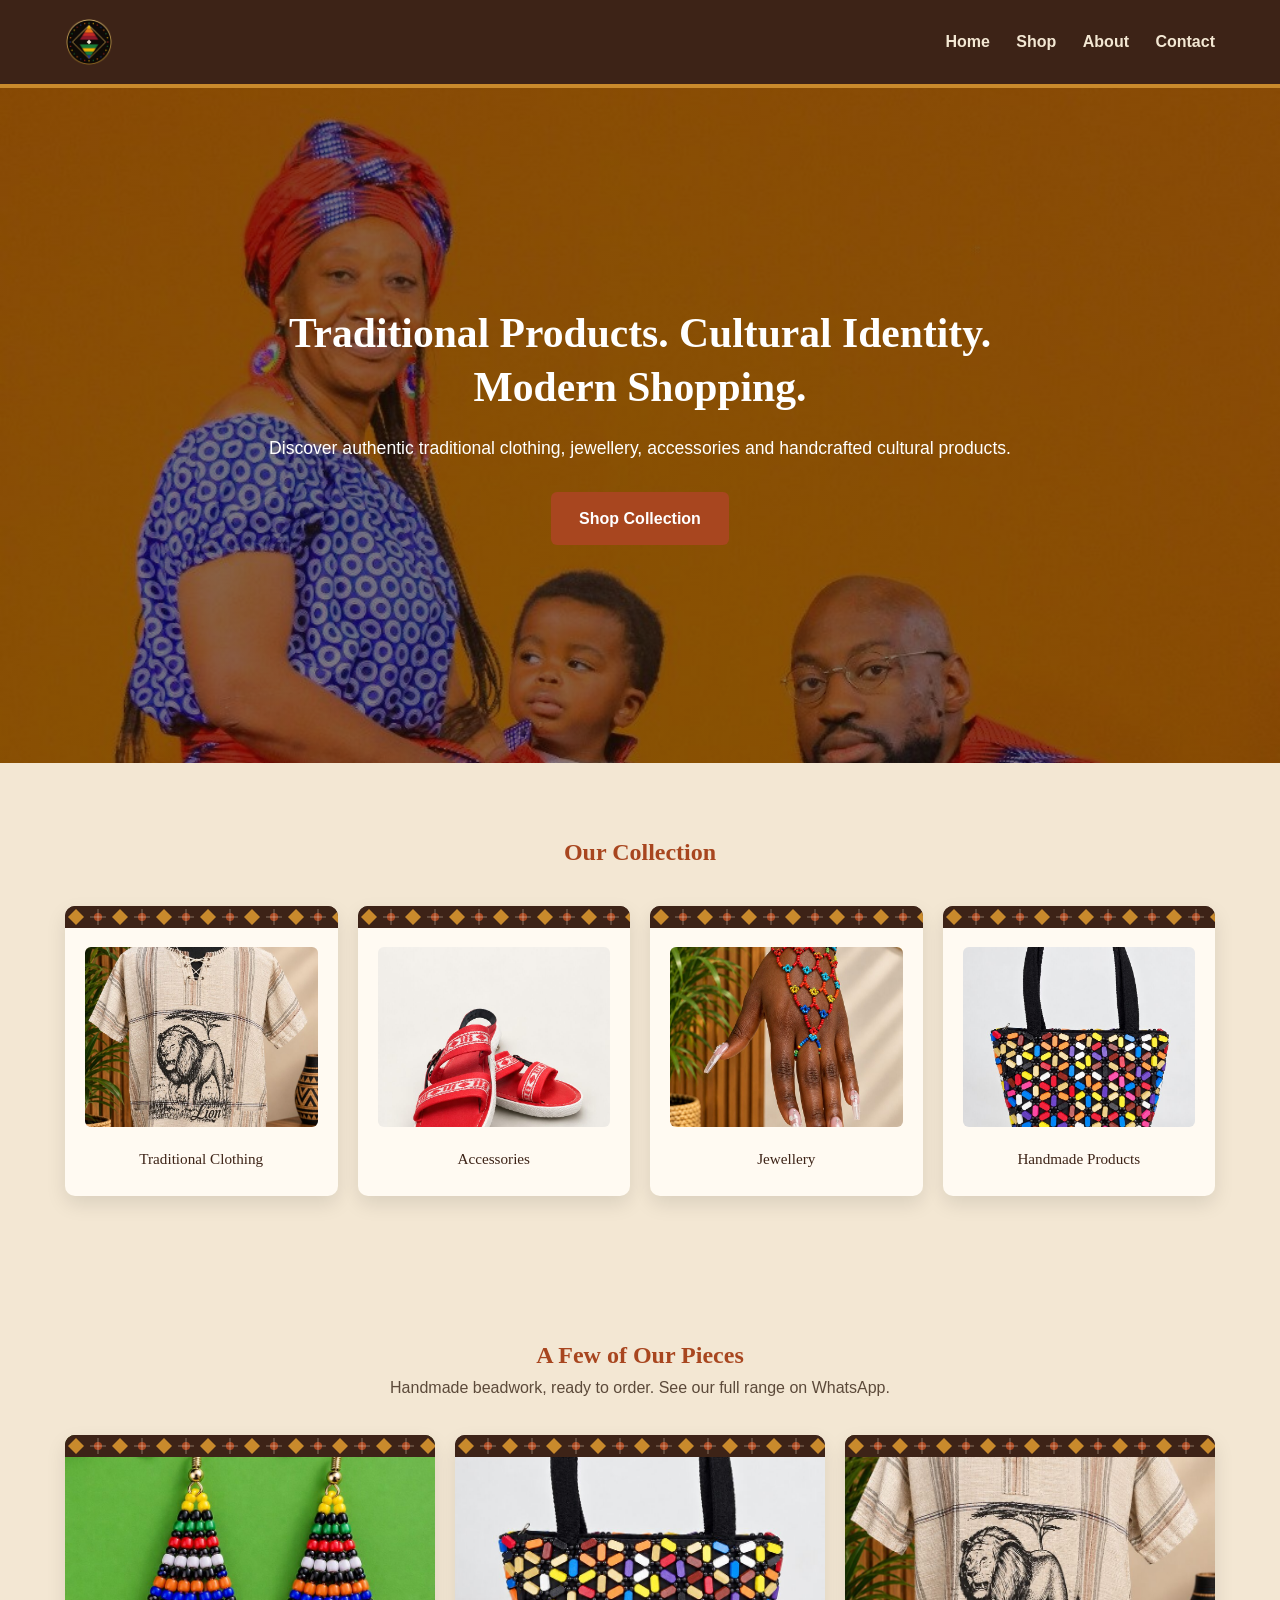
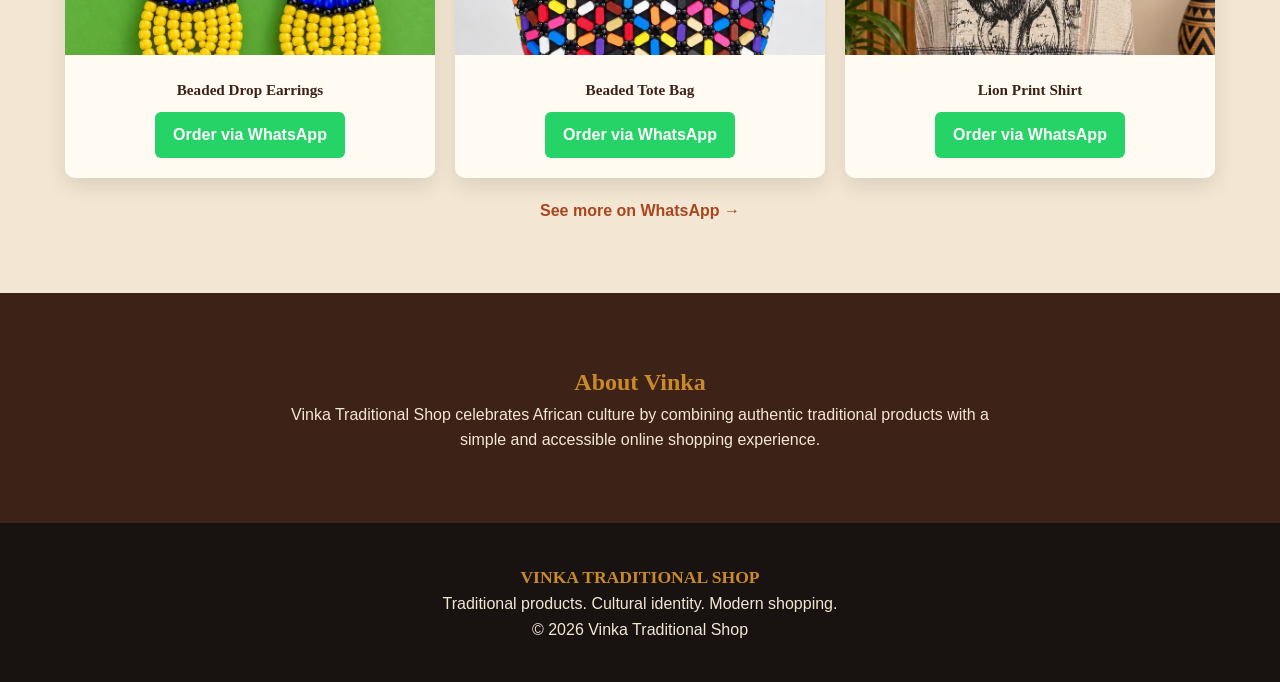
==== commit 19b7fae4: "Update index.html" ====
--- a/index.html
+++ b/index.html
@@ -4,8 +4,9 @@
   <meta charset="UTF-8">
   <meta name="viewport" content="width=device-width, initial-scale=1.0">
   <title>Vinka Traditional Shop</title>
-       <link rel="preconnect" href="https://fonts.googleapis.com">
-     <link href="https://fonts.googleapis.com/css2?family=Alfa+Slab+One&display=swap" rel="stylesheet">
+   <link rel="preconnect" href="https://fonts.googleapis.com">
+<link rel="preconnect" href="https://fonts.gstatic.com" crossorigin>
+<link href="https://fonts.googleapis.com/css2?family=Cormorant+Garamond:wght@600;700&display=swap" rel="stylesheet">    
 <link rel="icon" type="image/png" href="assets/images/vinka-logo.png">  
   <link rel="stylesheet" href="style.css">
 </head>
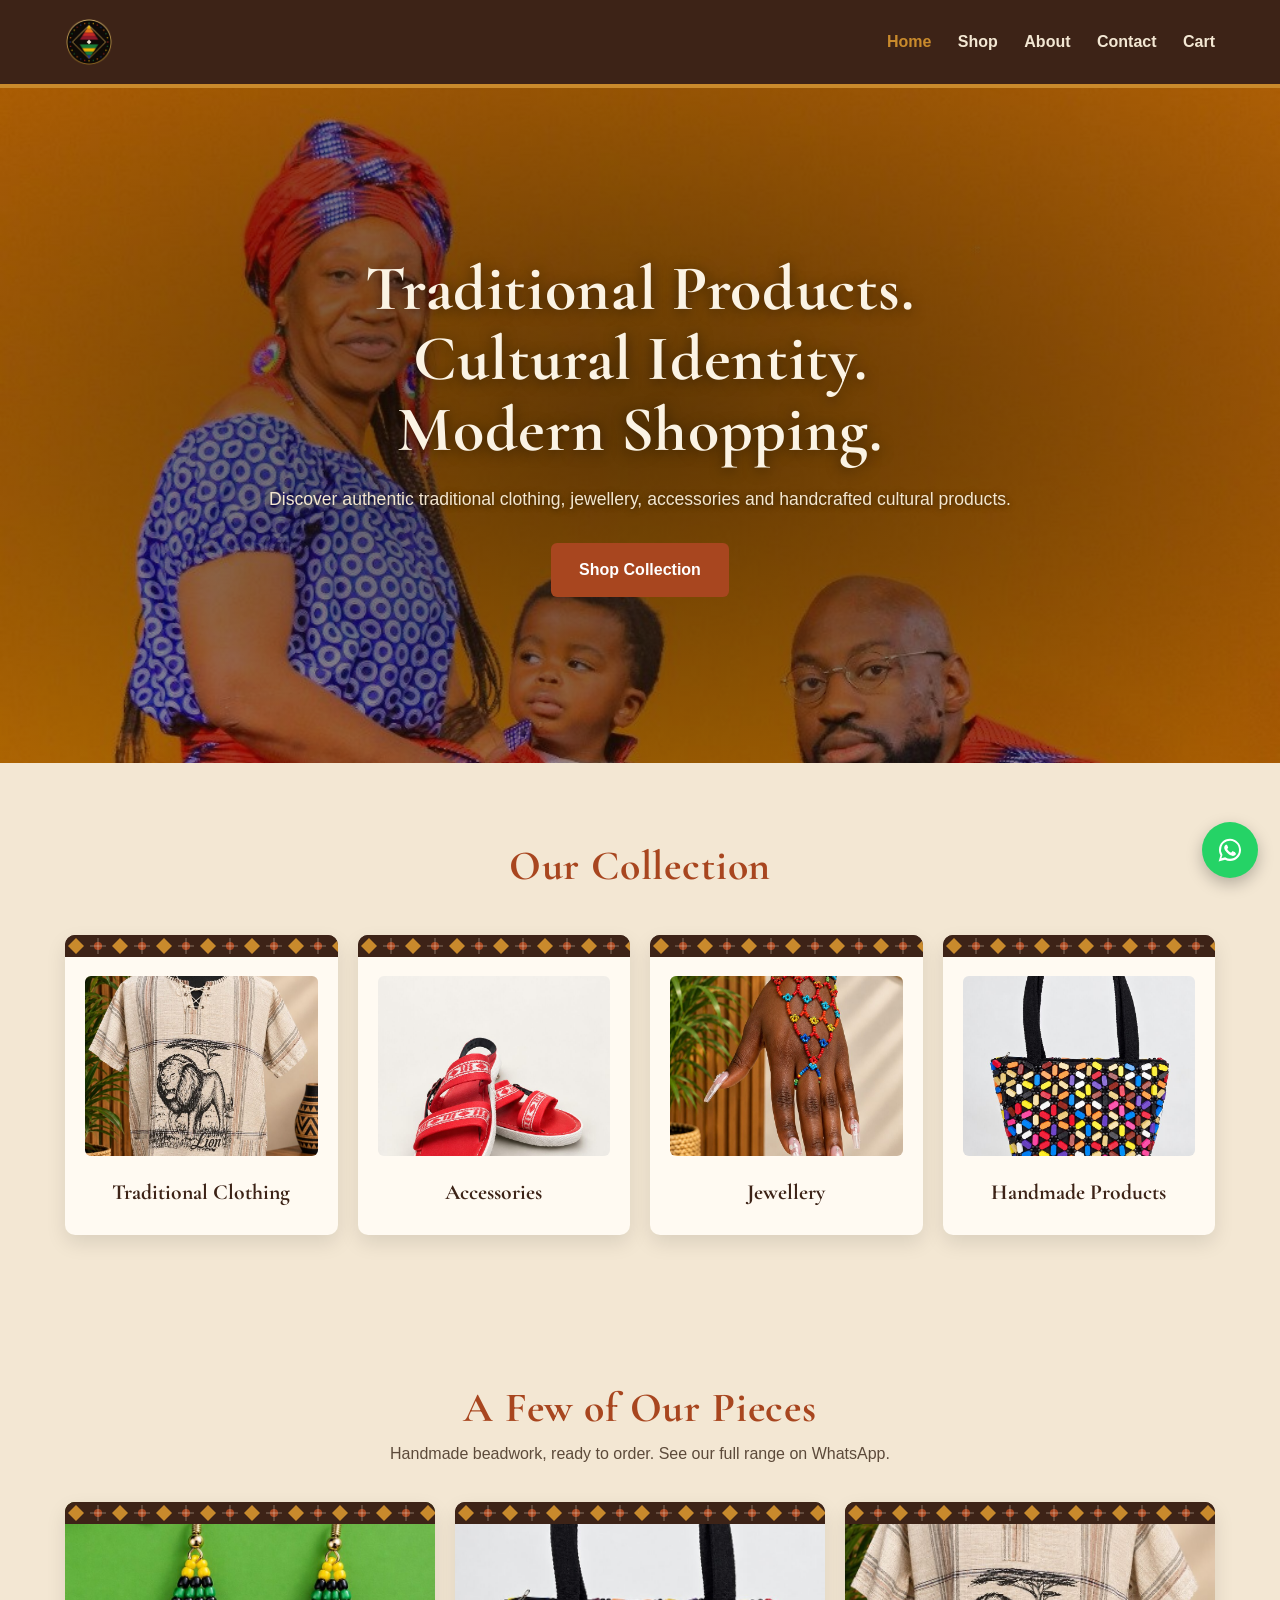
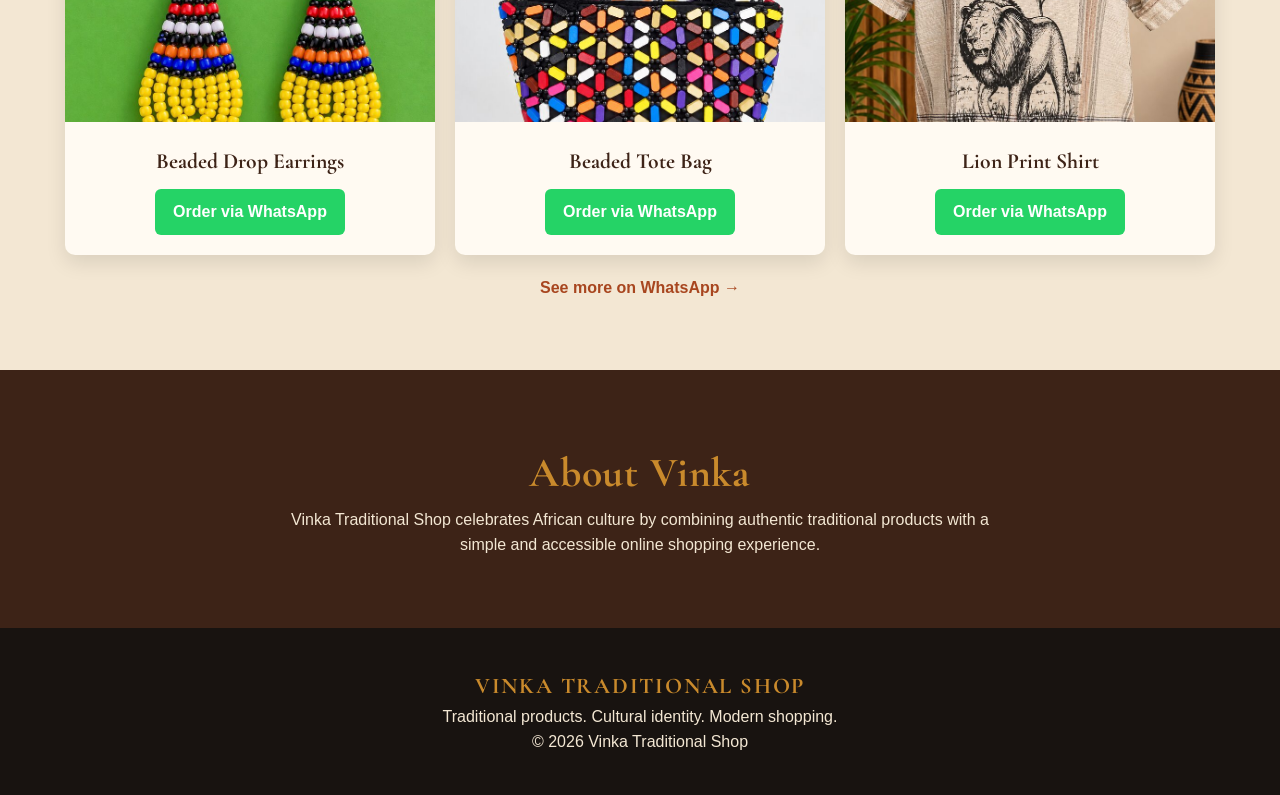
==== commit 4ce48b0e: "Refactor index.html for improved structure and links" ====
--- a/index.html
+++ b/index.html
@@ -3,23 +3,24 @@
 <head>
   <meta charset="UTF-8">
   <meta name="viewport" content="width=device-width, initial-scale=1.0">
+  <link rel="preconnect" href="https://fonts.googleapis.com">
+  <link rel="preconnect" href="https://fonts.gstatic.com" crossorigin>
+  <link href="https://fonts.googleapis.com/css2?family=Cormorant+Garamond:wght@600;700&display=swap" rel="stylesheet">
+  <link rel="icon" type="image/png" href="assets/images/vinka-logo.png">
+  <link rel="stylesheet" href="style.css">
   <title>Vinka Traditional Shop</title>
-   <link rel="preconnect" href="https://fonts.googleapis.com">
-<link rel="preconnect" href="https://fonts.gstatic.com" crossorigin>
-<link href="https://fonts.googleapis.com/css2?family=Cormorant+Garamond:wght@600;700&display=swap" rel="stylesheet">    
-<link rel="icon" type="image/png" href="assets/images/vinka-logo.png">  
-  <link rel="stylesheet" href="style.css">
 </head>
 <body>
 
 <header>
   <div class="container nav">
- <h2 class="logo"><img src="assets/images/vinka-logo.png" alt="Vinka Traditional Shop"></h2>
+    <a href="index.html" class="logo"><img src="assets/images/vinka-logo.png" alt="Vinka Traditional Shop"></a>
     <nav>
-      <a href="#">Home</a>
-      <a href="#">Shop</a>
-      <a href="#">About</a>
-      <a href="#">Contact</a>
+      <a href="index.html" class="active">Home</a>
+      <a href="shop.html">Shop</a>
+      <a href="index.html#about">About</a>
+      <a href="https://wa.me/27603486752?text=Hi%20Vinka%2C%20I%27d%20like%20to%20get%20in%20touch." target="_blank" rel="noopener">Contact</a>
+      <a href="cart.html">Cart</a>
     </nav>
   </div>
 </header>
@@ -34,7 +35,7 @@
       accessories and handcrafted cultural products.
     </p>
 
-    <a href="#" class="btn">Shop Collection</a>
+    <a href="shop.html" class="btn">Shop Collection</a>
 
   </div>
 </section>
@@ -63,11 +64,12 @@
     <div class="card">
       <img src="assets/images/handmade-beaded-tote.jpg" alt="Handmade Products">
       <p>Handmade Products</p>
-    </div>    
+    </div>
 
   </div>
 
 </section>
+
 <section class="featured container">
 
   <h2>A Few of Our Pieces</h2>
@@ -98,7 +100,8 @@
   <a href="https://wa.me/27603486752?text=Hi%2C%20I%27d%20like%20to%20see%20more%20products" class="see-more">See more on WhatsApp →</a>
 
 </section>
-<section class="about">
+
+<section class="about" id="about">
 
   <div class="container">
 
@@ -115,20 +118,16 @@
 </section>
 
 <footer>
+  <div class="container">
+    <h3>VINKA TRADITIONAL SHOP</h3>
+    <p>Traditional products. Cultural identity. Modern shopping.</p>
+    <p>© 2026 Vinka Traditional Shop</p>
+  </div>
+</footer>
 
-  <div class="container">
-
-    <h3>VINKA TRADITIONAL SHOP</h3>
-
-    <p>
-      Traditional products. Cultural identity. Modern shopping.
-    </p>
-
-    <p>© 2026 Vinka Traditional Shop</p>
-
-  </div>
-
-</footer>
+<a class="wa-float" href="https://wa.me/27603486752?text=Hi%20Vinka%2C%20I%27d%20like%20to%20know%20more%20about%20your%20products." target="_blank" rel="noopener" aria-label="Chat on WhatsApp">
+  <svg viewBox="0 0 32 32" width="28" height="28" fill="#fff"><path d="M16 3C9 3 3.4 8.6 3.4 15.6c0 2.3.6 4.4 1.7 6.3L3 29l7.3-1.9c1.8 1 3.8 1.5 5.7 1.5 7 0 12.6-5.6 12.6-12.6S23 3 16 3zm0 23c-1.8 0-3.6-.5-5.1-1.4l-.4-.2-4.3 1.1 1.2-4.2-.3-.4a10.3 10.3 0 1 1 8.9 5.1zm5.7-7.7c-.3-.2-1.9-.9-2.2-1-.3-.1-.5-.2-.7.2-.2.3-.8 1-1 1.2-.2.2-.4.2-.7.1-.3-.2-1.3-.5-2.5-1.5-.9-.8-1.5-1.8-1.7-2.1-.2-.3 0-.5.1-.6l.5-.6c.2-.2.2-.3.3-.5.1-.2.1-.4 0-.6l-1-2.3c-.2-.6-.5-.5-.7-.5h-.6c-.2 0-.6.1-.9.4-.3.3-1.2 1.2-1.2 2.9s1.2 3.3 1.4 3.5c.2.2 2.4 3.7 5.9 5.1 2.2.9 3 .8 3.6.7.5-.1 1.9-.8 2.2-1.5.3-.8.3-1.4.2-1.5-.1-.2-.3-.3-.6-.4z"/></svg>
+</a>
 
 </body>
 </html>
--- a/style.css
+++ b/style.css
@@ -11,6 +11,14 @@
   --black:#181310;
   --teal:#2f6b63;
   --cream:#f3e7d3;
+
+  /* mudcloth-style border pattern, defined once and reused below */
+  --mudcloth-pattern:url("data:image/svg+xml,%3Csvg xmlns='http://www.w3.org/2000/svg' width='44' height='22'%3E%3Crect width='44' height='22' fill='%233d2317'/%3E%3Cpath d='M11 3 L19 11 L11 19 L3 11 Z' fill='%23c98a2c'/%3E%3Ccircle cx='33' cy='11' r='4' fill='%23a8461f'/%3E%3Cpath d='M33 3 L33 19 M25 11 L41 11' stroke='%23f3e7d3' stroke-width='1' stroke-opacity='.4'/%3E%3C/svg%3E");
+}
+
+html{
+  scroll-behavior:smooth;
+  scroll-padding-top:90px; /* keeps section titles clear of the sticky header */
 }
 
 body{
@@ -21,7 +29,8 @@
 }
 
 h1, h2, h3, .card p{
-  font-family:'Alfa Slab One', serif;
+  font-family:'Cormorant Garamond', Georgia, serif;
+  font-weight:700;
 }
 
 .container{
@@ -35,6 +44,7 @@
   border-bottom:4px solid var(--ochre);
   position:sticky;
   top:0;
+  z-index:10;
 }
 
 .nav{
@@ -63,21 +73,22 @@
   color:var(--ochre);
 }
 
-/* mudcloth-style border strip — small repeating diamond/cross motif */
+/* mudcloth-style border strip (currently unused in the HTML) */
 .mudcloth{
   height:22px;
   background-color:var(--deepbrown);
-  background-image:url("data:image/svg+xml,%3Csvg xmlns='http://www.w3.org/2000/svg' width='44' height='22'%3E%3Crect width='44' height='22' fill='%233d2317'/%3E%3Cpath d='M11 3 L19 11 L11 19 L3 11 Z' fill='%23c98a2c'/%3E%3Ccircle cx='33' cy='11' r='4' fill='%23a8461f'/%3E%3Cpath d='M33 3 L33 19 M25 11 L41 11' stroke='%23f3e7d3' stroke-width='1' stroke-opacity='.4'/%3E%3C/svg%3E");
+  background-image:var(--mudcloth-pattern);
   background-repeat:repeat-x;
   background-size:44px 22px;
 }
 
 .hero{
-  background:linear-gradient(rgba(20,10,5,.5),rgba(20,10,5,.5)),
-        url("assets/images/hero.jpg");
+  background:
+    radial-gradient(ellipse at center, rgba(20,10,5,.68) 0%, rgba(20,10,5,.35) 100%),
+    url("assets/images/hero.jpg");
   background-size:cover;
   background-position:center;
-  color:white;
+  color:#fbf3e4;
   min-height:75vh;
   display:flex;
   align-items:center;
@@ -89,15 +100,20 @@
 }
 
 .hero h1{
-  font-size:2.6rem;
-  margin-bottom:20px;
-  line-height:1.3;
+  font-size:clamp(2.4rem, 5.5vw, 4rem);
+  line-height:1.1;
+  letter-spacing:.01em;
+  margin:0 auto 20px;
+  max-width:18ch;
+  text-shadow:0 2px 14px rgba(0,0,0,.5);
 }
 
 .hero p{
   margin-bottom:30px;
   font-size:1.1rem;
   font-family:Arial, sans-serif;
+  color:#f3e6cf;
+  text-shadow:0 1px 6px rgba(0,0,0,.6);
 }
 
 .btn{
@@ -114,6 +130,13 @@
   padding:70px 0;
 }
 
+.categories h2,
+.featured h2,
+.about h2{
+  font-size:clamp(2rem, 4vw, 2.6rem);
+  letter-spacing:.02em;
+}
+
 .categories h2{
   text-align:center;
   margin-bottom:35px;
@@ -142,7 +165,7 @@
   top:0; left:0; right:0;
   height:22px;
   background-color:var(--deepbrown);
-  background-image:url("data:image/svg+xml,%3Csvg xmlns='http://www.w3.org/2000/svg' width='44' height='22'%3E%3Crect width='44' height='22' fill='%233d2317'/%3E%3Cpath d='M11 3 L19 11 L11 19 L3 11 Z' fill='%23c98a2c'/%3E%3Ccircle cx='33' cy='11' r='4' fill='%23a8461f'/%3E%3Cpath d='M33 3 L33 19 M25 11 L41 11' stroke='%23f3e7d3' stroke-width='1' stroke-opacity='.4'/%3E%3C/svg%3E");
+  background-image:var(--mudcloth-pattern);
   background-repeat:repeat-x;
   background-size:44px 22px;
 }
@@ -156,7 +179,7 @@
 }
 
 .card p{
-  font-size:.95rem;
+  font-size:1.35rem;
   color:var(--deepbrown);
 }
 
@@ -189,7 +212,7 @@
   top:0; left:0; right:0;
   height:22px;
   background-color:var(--deepbrown);
-  background-image:url("data:image/svg+xml,%3Csvg xmlns='http://www.w3.org/2000/svg' width='44' height='22'%3E%3Crect width='44' height='22' fill='%233d2317'/%3E%3Cpath d='M11 3 L19 11 L11 19 L3 11 Z' fill='%23c98a2c'/%3E%3Ccircle cx='33' cy='11' r='4' fill='%23a8461f'/%3E%3Cpath d='M33 3 L33 19 M25 11 L41 11' stroke='%23f3e7d3' stroke-width='1' stroke-opacity='.4'/%3E%3C/svg%3E");
+  background-image:var(--mudcloth-pattern);
   background-repeat:repeat-x;
   background-size:44px 22px;
   z-index:1;
@@ -202,7 +225,7 @@
 }
 
 .product-card h3{
-  font-size:.95rem;
+  font-size:1.35rem;
   margin:15px 10px 10px;
   color:var(--deepbrown);
 }
@@ -252,10 +275,99 @@
 }
 
 footer h3{
-  font-size:1.1rem;
+  font-size:1.4rem;
+  letter-spacing:.08em;
   color:var(--ochre);
 }
 
 footer p{
   font-family:Arial, sans-serif;
 }
+
+/*==================================================
+VINKA — SHOP / PRODUCT / CART PAGES  (add at the very bottom of style.css)
+==================================================*/
+
+nav a.active{ color:var(--ochre); }
+
+/* page title banner */
+.page-banner{
+  background:var(--deepbrown);
+  color:#f3e7d3;
+  text-align:center;
+  padding:50px 0 44px;
+  border-bottom:4px solid var(--ochre);
+}
+.page-banner h1{ color:var(--ochre); font-size:clamp(2rem,4vw,2.8rem); margin-bottom:6px; }
+.page-banner p{ font-family:Arial, sans-serif; }
+
+/* shop */
+.shop-section{ padding:50px 0 70px; }
+.filter-tabs{
+  display:flex; flex-wrap:wrap; gap:10px; justify-content:center; margin-bottom:34px;
+}
+.filter-tabs button{
+  padding:9px 20px; border-radius:30px; cursor:pointer;
+  border:2px solid var(--rust); background:transparent; color:var(--rust);
+  font-weight:bold; font-family:Arial, sans-serif;
+}
+.filter-tabs button.active{ background:var(--rust); color:#fff; }
+
+.product-card{ text-align:center; }
+.product-card h3 a{ color:inherit; text-decoration:none; }
+.product-card .cat{
+  display:block; margin-top:14px;
+  font-family:Arial, sans-serif; font-size:.75rem;
+  letter-spacing:.08em; text-transform:uppercase; color:var(--teal);
+}
+.product-card .cat + h3{ margin-top:4px; }
+
+.shop-more{ text-align:center; margin-top:46px; }
+.shop-more p{ margin-bottom:14px; font-family:Arial, sans-serif; color:#5c4a3a; }
+
+/* big WhatsApp button */
+.btn-wa-big{
+  background:#25D366; color:#fff; padding:15px 32px; font-size:1rem;
+  font-family:Arial, sans-serif;
+}
+
+/* product detail */
+.product-detail{ padding:40px 0 70px; }
+.back-link{ display:inline-block; margin-bottom:22px; color:var(--rust); font-weight:bold; text-decoration:none; }
+.detail-grid{ display:grid; grid-template-columns:1fr 1fr; gap:46px; align-items:start; }
+.detail-image img{
+  width:100%; border-radius:10px; display:block;
+  box-shadow:0 8px 20px rgba(0,0,0,.12);
+}
+.detail-info .cat{
+  font-family:Arial, sans-serif; font-size:.8rem;
+  letter-spacing:.08em; text-transform:uppercase; color:var(--teal);
+}
+.detail-info h1{ font-size:clamp(2rem,4vw,2.8rem); color:var(--deepbrown); margin:6px 0 10px; }
+.detail-price{ font-weight:bold; color:var(--rust); margin-bottom:14px; font-family:Arial, sans-serif; }
+.detail-desc{ font-family:Arial, sans-serif; color:#4a3a2e; margin-bottom:26px; }
+.loading, .not-found{ text-align:center; padding:60px 0; font-family:Arial, sans-serif; }
+
+/* cart / order page */
+.cart-box{ max-width:640px; text-align:center; padding:50px 0 80px; }
+.order-steps{
+  text-align:left; margin:0 auto 34px; padding-left:22px;
+  font-family:Arial, sans-serif; font-size:1.05rem;
+}
+.order-steps li{ margin-bottom:14px; }
+.order-steps a{ color:var(--rust); font-weight:bold; }
+.cart-back{ margin-top:22px; }
+.cart-back a{ color:var(--rust); font-weight:bold; text-decoration:none; }
+
+/* floating WhatsApp button */
+.wa-float{
+  position:fixed; bottom:22px; right:22px; z-index:999;
+  width:56px; height:56px; border-radius:50%;
+  background:#25D366; display:flex; align-items:center; justify-content:center;
+  box-shadow:0 6px 16px rgba(0,0,0,.25);
+}
+
+@media (max-width:768px){
+  .detail-grid{ grid-template-columns:1fr; gap:26px; }
+  nav a{ margin-left:14px; font-size:.95rem; }
+}
